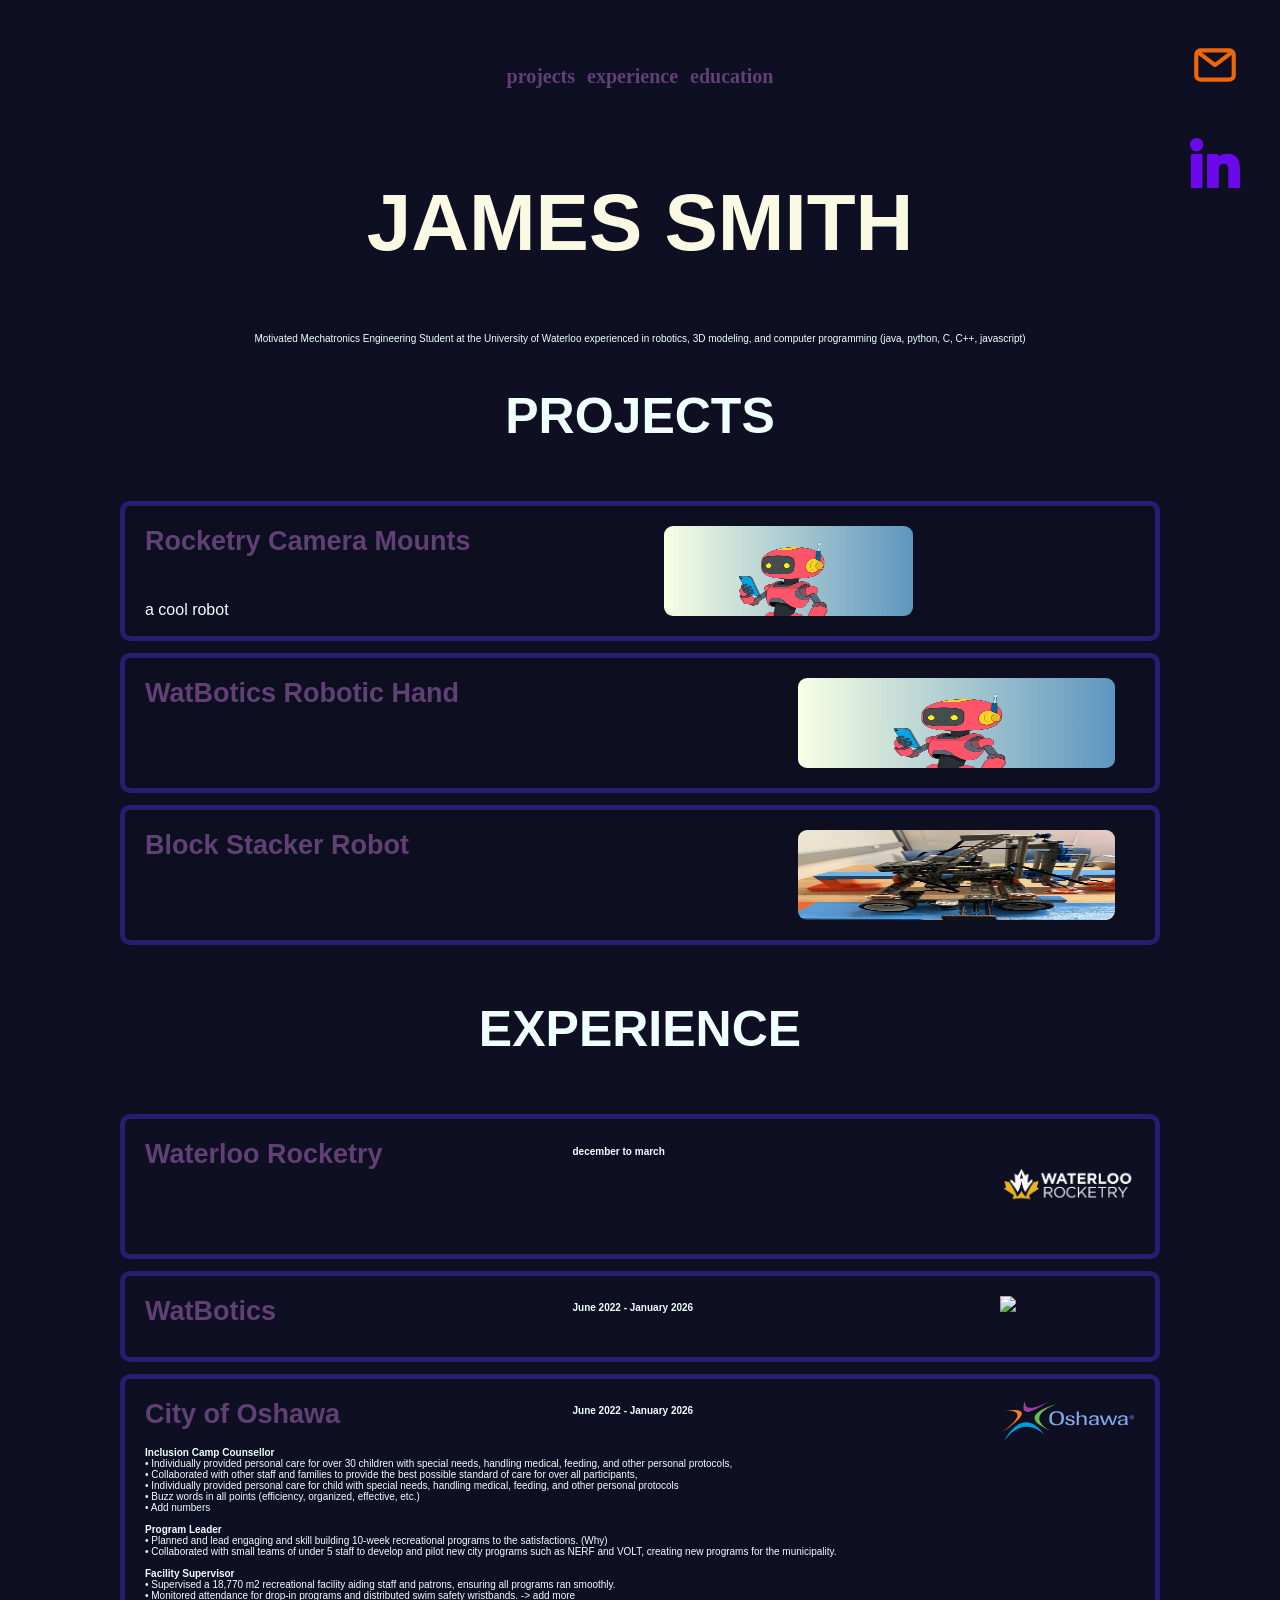
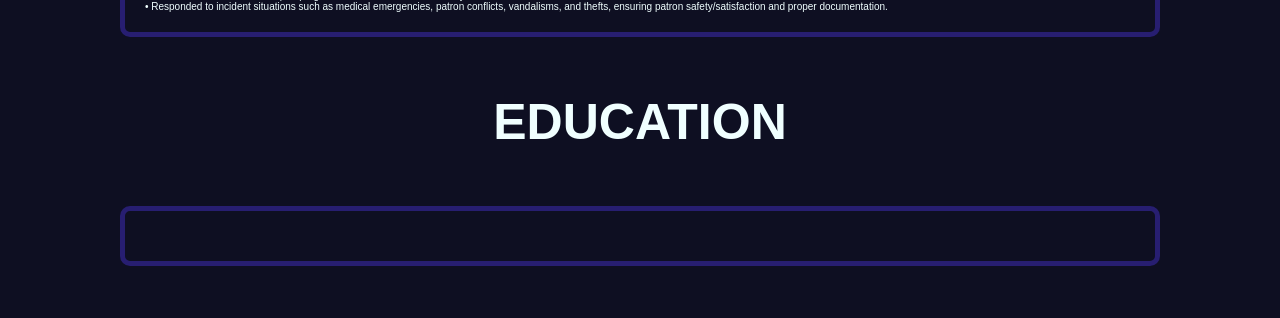
==== index.html @ 16f3251a "add-everything" ====
<!DOCTYPE html>
<html lang = "en">
<head>

    <meta charset="UTF-8">
    <title>JAMES SMITH</title>
    <link rel="stylesheet" href="styles.css">

    <script type="module"
    src="https://unpkg.com/@google/model-viewer/dist/model-viewer.min.js">
    </script>

    </head>

    <body>

        <script src="src.js"></script>

    </body>
---- styles.css ----
:root {
    
    --background-colour-night: #0e0f22;
    --background-colour-day: #e6ecef;
    --background-colour: var(--background-colour-night);

    --name-colour-night: #fafae4;
    --name-colour-day: #43315b;
    --name-colour: var(--name-colour-night);

    --text1-colour-night: rgb(240, 255, 255);
    --text1-colour-day: rgb(0, 217, 255); 
    --text1-colour: var(--text1-colour-night);

    --text2-colour-night: rgb(229, 255, 0);
    --text2-colour-day: rgb(0, 217, 255); 
    --text2-colour: var(--text1-colour-night);

    --accent-colour-inactive-night: rgb(39, 30, 113);
    --accent-colour-active-night: rgb(96, 64, 117);
    --accent-colour-inactive-day: rgb(61, 233, 56);
    --accent-colour-active-day: rgb(61, 233, 56);
    --accent-colour-active: var(--accent-colour-active-night);
    --accent-colour-inactive: var(--accent-colour-inactive-night);

    --secondary-colour-inactive-night: rgb(39, 192, 90);
    --secondary-colour-active-night: rgb(148, 255, 157);
    --secondary-colour-inactive-day: rgb(61, 233, 56);
    --secondary-colour-active-day: rgb(61, 233, 56);
    --secondary-colour-active: var(--secondary-colour-active-night);
    --secondary-colour-inactive: var(--secondary-colour-inactive-night);

    --fill-colour-inactive-night: rgba(0, 0, 0, 0.062);
    --fill-colour-active-night: rgb(0, 0, 75);
    --fill-colour-inactive-day: rgb(61, 233, 56);
    --fill-colour-active-day: rgb(61, 233, 56);
    --fill-colour-active: var(--fill-colour-active-night);
    --fill-colour-inactive: var(--fill-colour-inactive-night);

    --highlight-colour-night: rgb(0, 255, 0);
    --highlight-colour-day: rgb(255, 225, 0);
    --highlight-colour: var(--highlight-colour-night);







}


body {
    font-family: Arial, sans-serif;
    padding: 2rem;
    background-color: var(--background-colour);
  }

model-viewer {
    display: block;
    width: 100%;
    height: 100%;
}

.sectionHeading

{

    font-size: 50px;
    display: flex;
    justify-content: center;  
    align-items: center;     
    text-align: center; 
    color: var(--text1-colour);

}

.bio {

grid-area: topCaption;
font-size: 10px; 
text-align: center; 
color: var(--text1-colour);

}

.projectContainer {
    display: grid;
    grid-template-columns: 0.5fr 2fr  5fr 2fr 0.5fr;
    grid-gap: 10px;
    grid-template-areas:
    "topLeft topLeft searcher topRight topRight"
    "topLeft topLeft topMiddle topRight topRight"
    "left topCaption topCaption topCaption right"
    "left projectTitle projectTitle projectTitle right"
    "left main main main right"
    "left experienceTitle experienceTitle experienceTitle right"
    "left experience experience experience right"
    "left educationTitle educationTitle educationTitle right"
    "left education education education right";
  }

  .projectList {
    grid-area: main;
    display: flex;
    flex-wrap: wrap;      
    gap: 12px;             
    align-items: flex-start;
    justify-content: center;
    padding: 12px;
    box-sizing: border-box;
  }

.project {

    display: grid;
    grid-template-areas:
    "title coverImage"
    "skills coverImage"
    "description coverImage";
    grid-template-columns: 1fr 1fr;
    width: clamp(100px,100vw,1000px);
    height: 300px;
    justify-self: center;
    border-radius: 10px;
    border-width: 10px;
    align-items: flex-start;    
    border: 5px solid var(--accent-colour-inactive);
    transition-duration: 1s;
    transition-property: all;
    justify-content: left;
    position: relative;
    overflow: hidden;
    padding: 20px;
    gap: 5px;
    grid-template-rows: auto auto 1fr;

}

.projectActive

{

    background-color: var(--fill-colour-active);
    border: 10px solid var(--accent-colour-active);
    box-shadow: inset 0 0 16px rgb(0, 0, 0);
    box-shadow:  0 0 20px rgb(131, 0, 120);


    grid-template-areas:
    "title title coverImage"
    "description description coverImage"
    "caption caption caption"
    "picture picture picture";

    grid-template-rows: auto auto auto 30vh;
    grid-template-columns: 1.3fr 0.7fr 2fr;

    height: auto;
    max-height: 100vh;

}

.projectInactive

{

    background-color: var(--fill-colour-inactive);
    height: auto;
    max-height: 10vh;
    grid-template-areas:
    "title title coverImage"
    "description description coverImage";
    column-gap: 10px;
    grid-template-columns: 1fr 1fr 1fr;
    grid-template-rows: 6vh 4vh;
    

}

.projectTitle

{

    grid-area: title;
    font-family: Verdana, Geneva, Tahoma, sans-serif; 
    color: var(--accent-colour-active);
    font-size: 3vh;
    top: 10px;
    left: 10px;
    margin: 0;   

}

.projectDescription

{

    grid-area: description;
    color: var(--text1-colour);
    font-family: Verdana, Geneva, Tahoma, sans-serif;
 
}

.picture

{

    z-index: 0;
    border-radius: 1vh;
    border: none;            
    cursor: pointer;
    overflow: visible;
    transition-duration: 1s;
    background-color: var(--background-colour);
    position:absolute;
    width: 0%;
    height: 0%;
    left: 50%;
    right: 50%;
    object-fit: contain;
    pointer-events: none;
    
}

.model

{

    z-index: 0;
    border-radius: 1vh;
    background-position: center;
    border: none;            
    cursor: pointer;
    transition-duration: 1s;
    position:absolute;
    width: 0%;
    height: 0%;
    left: 50%;
    right: 50%;


    background-image: radial-gradient(circle, var(--fill-colour-active) 10%, #00000000 100%);

    
}

.video

{

    z-index: 0;
    border-radius: 1vh;
    background-position: center;
    border: none;            
    cursor: pointer;
    transition-duration: 1s;
    position:absolute;
    width: 0%;
    height: 0%;
    left: 50%;
    right: 50%;

    
}

.pictureClosed

{

    right: 50%;
    top: 18%;
    z-index: 0; 
    height: 0px;
    width: auto;
    opacity: 0;
    transform: translate(-50%, -50%);
    
}

.pictureBefore

{

    position: absolute;
    transform: translate(-50%,-50%);
    z-index: 0;
    height: 70%;
    width: auto;

    left: 70%;
    top: 50%;
    pointer-events: none;
    rotate: 0deg;


}

.pictureAfter

{

    position: absolute;
    transform: translate(-50%,-50%);
    z-index: 0; 
    height: 70%;
    width: auto;
    left: 30%;
    top: 50%;
    pointer-events: none;
    rotate: 0deg;

}

.pictureFront

{

    position: absolute;
    z-index: 1; 
    height: 95%;
    width: auto;
    pointer-events: auto; 
    opacity: 100%;

    top: 50%;
    left: 50%;
    transform: translate(-50%, -50%);
    rotate: 0deg;

    
}


.skillsContainer {
    justify-content: right;
    grid-area: skills;       
    display: flex;           
    flex-wrap: wrap;         
    gap: 8px;  
    left: 5vh;            
  }

.projectSkill

{

    grid-area: skills;
    height: 14px;
    font-size: 10px;
    color: var(--text1-colour);
    background-color: rgba(250, 235, 215, 0);

    display: inline-block;
    padding: 8px 12px;
    border-radius: 10px;
    border: 1px solid var(--secondary-colour-active);
    width: fit-content;
    border-radius: 5px;
    align-self: start;
    justify-self: start;
    transition-duration: 1s;

}

.pictureArea

{

    grid-area: picture;
    width: 60vh;
    height: 40vh;
    position: relative;
        display: flex;
        justify-content: center; /* horizontal centering */
        align-items: center;     /* vertical centering */
        position: relative;      /* for absolutely positioned children */
        width: 100%;
        height: 200px;           /* or any fixed height */
    
    


}

.coverImage

{

    grid-area: coverImage; 
    height: 90%;
    width: 100%;
    transition-duration: 1s;
    border-radius: 1vh;



}

.coverImageClosed

{

    height: 10vh; 

}

.hiddenSkill

{

    width: 0;
    height: 0;
    padding: 0px 0px;
    border: 0px solid black;
    font-size: 0px;
    opacity: 0%;

}

.pictureCaption

{

    color: var(--text1-colour);
    font-size: 20px; 
    grid-area: caption;
    width: max-content;
    justify-content: center;
    justify-self: center;

}


.dayNight {
    grid-area: topRight;
    width: 50px;            
    height: 50px;           
    background-image: url('images/nightButton.png');
    background-size: cover; 
    background-position: center;
    border: none;            
    cursor: pointer;
    overflow: visible;
    transition-duration: 1s;
    background-color: var(--background-colour);
}

.dayNight:hover {

    transform: scale(1.2);
    cursor: none;

}

.nameTitle {

    grid-area: topMiddle;
    font-family: Impact, Haettenschweiler, 'Arial Narrow Bold', sans-serif;
    font-size: 80px;
    text-align: center;
    color: var(--name-colour);
    transition-duration: 1s;


}

.nameTitle:hover

{


    transform: scale(1.1);
    cursor: pointer;
}

.searcherArea

{

    grid-area: searcher;
    display: flex;
    flex-wrap: wrap;      
    gap: 12px;             
    align-items: flex-start;
    justify-content: center;
    padding: 12px;
    box-sizing: border-box;

}

.searcher 

{

    text-align: right;
    font-family: Georgia, 'Times New Roman', Times, serif;
    font-size: 20px;
    color: var(--accent-colour-active);
    transition-duration: 1s;

}

.searcher:hover

{

    color: var(--highlight-colour);

}

.linkArea

{

    grid-area: topRight; 
    display: grid;
    grid-template-columns: 1fr 50px;
    grid-gap: 10px;
    grid-template-areas: 
    "link-1-text link-1-pic"
    "link-2-text link-2-pic"
    "link-3-text link-3-pic"
    "link-4-text link-4-pic";

}

.linkImage

{

    color: var(--accent-colour-inactive);
    background-size: cover;
    background-position: center;
    background-repeat: no-repeat;
    border: none;
    text-align: left;
    width: 50px;
    height: 50px; 
    transition-duration: 1s;


}

.linkImageOpen

{

    rotate: 360deg; 
    font-size: 10px;
    color: #ff1e00;
}

.linkText

{


    font-size: 10px;
    color: #0055ff;
    text-align: right;
    font-weight: normal;


    transform: translateY(10px);
    transition-duration: .5s;

}

.linkTextHidden

{

    color: transparent;
    user-select: none;

}

.linkText:hover

{

    color: var(--highlight-colour);
    font-weight: bold;

}

.experienceContainer

{

    grid-area: experience;
    display: flex;
    flex-wrap: wrap;      
    gap: 12px;             
    align-items: flex-start;
    justify-content: center;
    padding: 12px;
    box-sizing: border-box;

}

.experienceBox

{

    display: grid;
    grid-template-areas:
    "title date logo"
    "skills skills logo"
    "description description description";
    grid-template-columns: 1fr 1fr auto;
    width: 100vw;
    height: auto;
    justify-self: center;
    border-radius: 10px;
    border-width: 10px;
    align-items: flex-start;    
    border: 5px solid var(--accent-colour-inactive);
    transition-duration: 1s;
    justify-content: left;
    position: relative;
    overflow: hidden;
    padding: 20px;
    gap: 5px;
    grid-template-rows: auto auto 1fr;

}

.experienceLogo

{

    grid-area: logo;
    height: auto;
    width: 15vh; 

}

.experienceLogo:hover

{

    cursor: pointer; 

}

.experienceDate

{

    grid-area: date;
    font-size: 10px;
    text-justify: right;
    color: var(--text1-colour);

}

.arrow

{

    position: absolute; 
    height: 50px;
    width: 50px;
    background-image: url(images/arrow-right-bold.svg);
    background-image: url('images/arrow-right-bold.svg');
    background-size: contain;      /* make the image fit the element */
    background-repeat: no-repeat;  /* don’t tile the image */
    background-position: center;   /* center the image */
    border: none;                  /* remove button border */
    cursor: pointer;               /* pointer cursor on hover */
    background-color: transparent;
    transition-duration: .5s;


    
}

.left

{


    transition-duration: 0;
    rotate: 180deg;
    transition-duration: .5s;

}

.arrowHidden

{

    height: 0;
    width: 0;

}

.arrow:hover

{

    transform: scale(1.1,1,1);
    transition-duration: .5s;

}

.educationContainer

{

    grid-area: education;
    display: flex;
    flex-wrap: wrap;      
    gap: 12px;             
    align-items: flex-start;
    justify-content: center;
    padding: 12px;
    box-sizing: border-box;

}

.educationBox

{

    display: grid;
    grid-template-areas:
    "title logo"
    "certifications certifications"
    "classes classes";
    grid-template-columns: 1fr 1fr auto;
    width: 100vw;
    height: auto;
    justify-self: center;
    border-radius: 10px;
    border-width: 10px;
    align-items: flex-start;    
    border: 5px solid var(--accent-colour-inactive);
    transition-duration: 1s;
    justify-content: left;
    position: relative;
    overflow: hidden;
    padding: 20px;
    gap: 5px;
    grid-template-rows: auto auto 1fr;

}

.certificationContainer

{

    grid-area: certifications

}

.certificateBox

{

    width: 100%; 
    height: auto; 

}

.certificationLogo

{

    width: 20%;
    height: auto; 
    left: 15%;
    top: 50%;

}
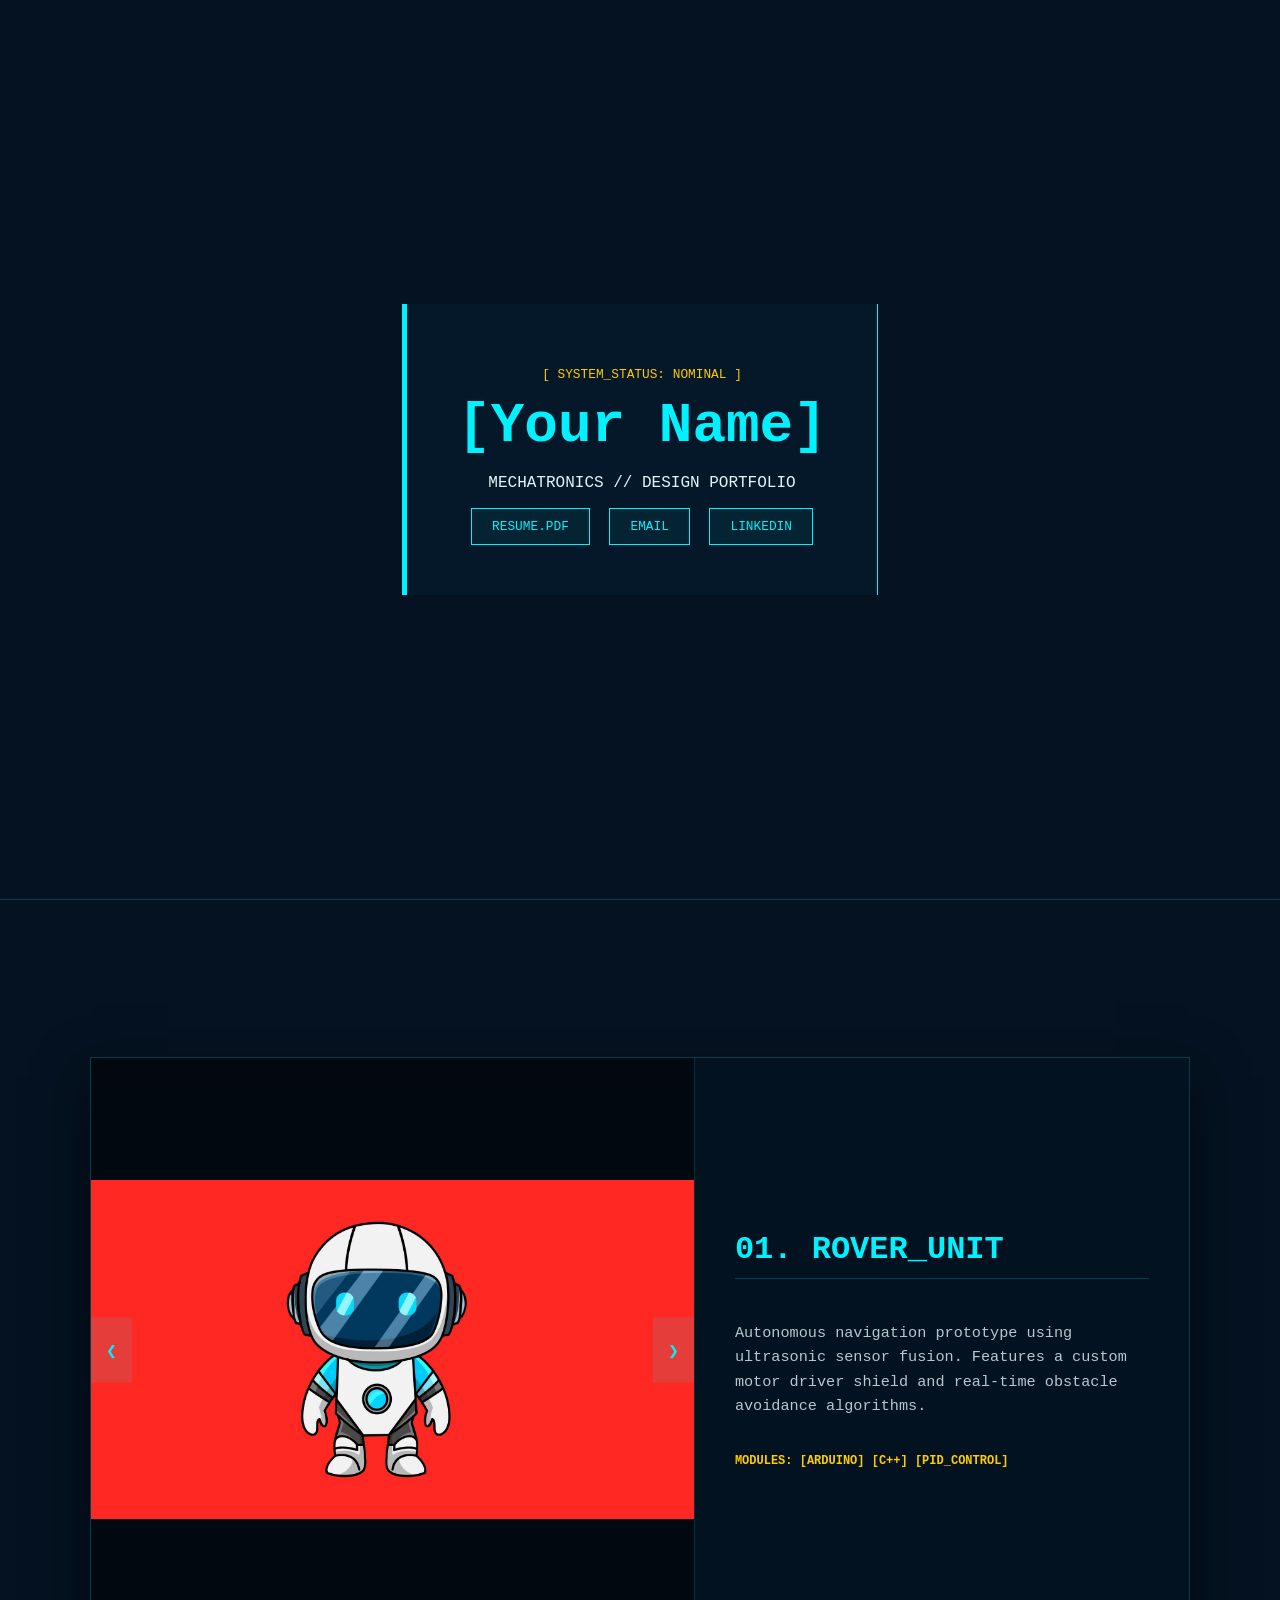
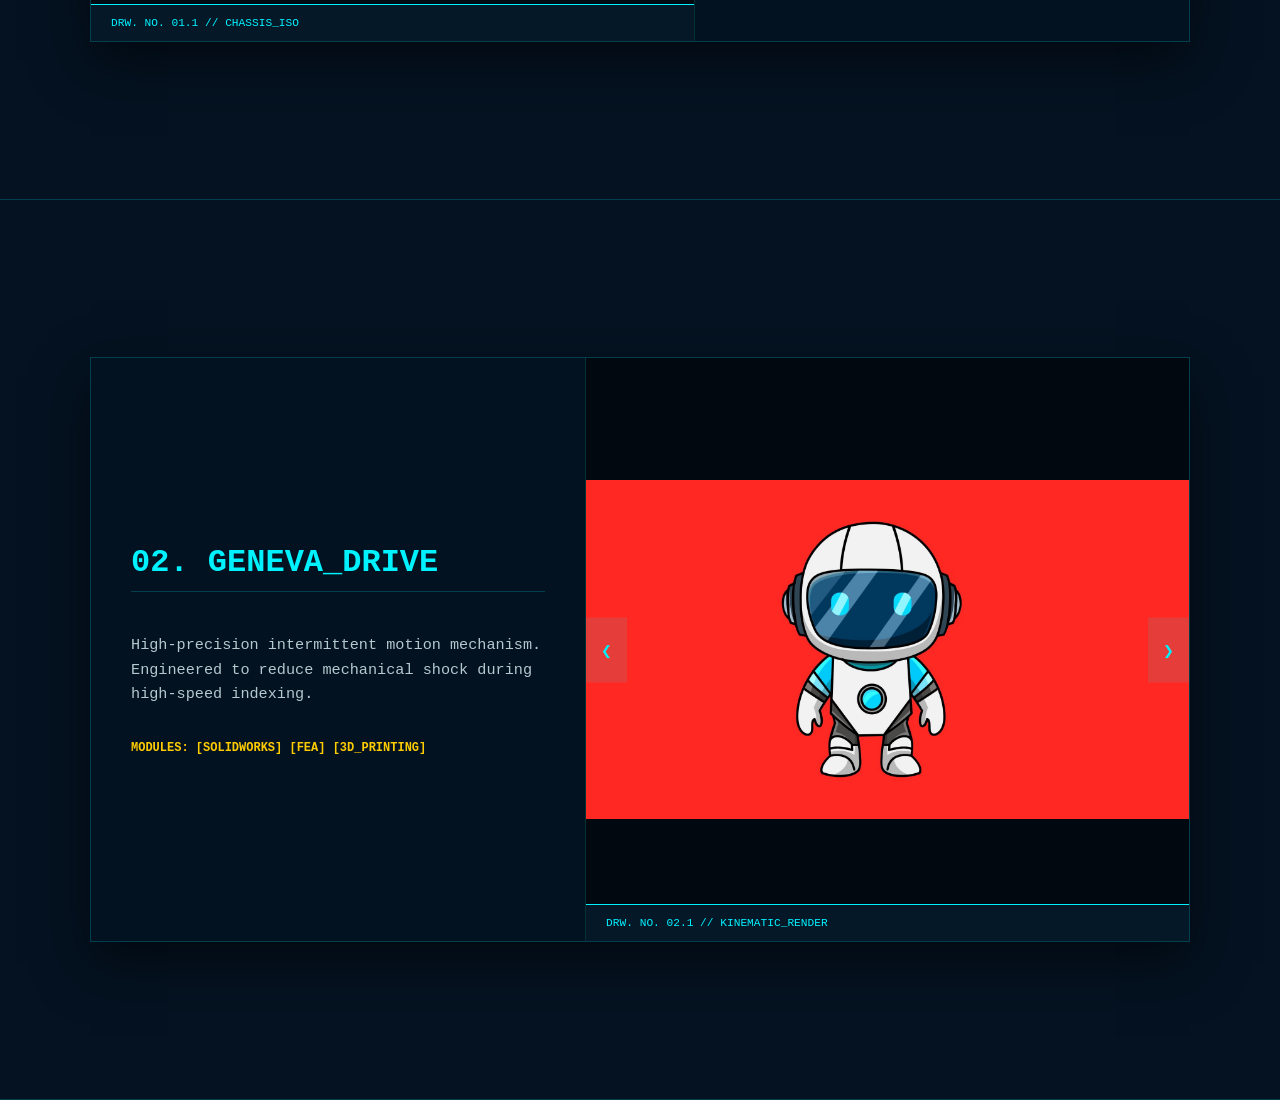
==== commit c4ee5d44: "new site!!!" ====
--- a/index.html
+++ b/index.html
@@ -1,19 +1,279 @@
 <!DOCTYPE html>
-<html lang = "en">
+<html lang="en">
 <head>
-
     <meta charset="UTF-8">
-    <title>JAMES SMITH</title>
-    <link rel="stylesheet" href="styles.css">
-
-    <script type="module"
-    src="https://unpkg.com/@google/model-viewer/dist/model-viewer.min.js">
+    <meta name="viewport" content="width=device-width, initial-scale=1.0">
+    <title>Mechatronics Portfolio | Advanced Blueprint</title>
+    
+    <style>
+        :root {
+            --bg-dark: #041221;
+            --grid-major: rgba(0, 242, 255, 0.2);
+            --grid-minor: rgba(0, 242, 255, 0.05);
+            --accent-cyan: #00f2ff;
+            --accent-gold: #ffcc00;
+            --text-main: #e0f7fa;
+            --font-mono: 'Courier New', monospace;
+            --transition-speed: 0.5s;
+        }
+
+        * { box-sizing: border-box; }
+
+        body, html {
+            margin: 0; padding: 0;
+            background-color: var(--bg-dark);
+            color: var(--text-main);
+            font-family: var(--font-mono);
+            scroll-snap-type: y mandatory;
+            overflow-x: hidden;
+        }
+
+        /* --- DYNAMIC BACKGROUND --- */
+        .background-engine {
+            position: fixed;
+            top: 0; left: 0; width: 100%; height: 100%;
+            z-index: -1;
+            background: radial-gradient(circle at center, #0a2a47 0%, var(--bg-dark) 80%);
+        }
+
+        .background-engine::before {
+            content: "";
+            position: absolute;
+            top: 0; left: 0; width: 100%; height: 100%;
+            background-image: 
+                linear-gradient(var(--grid-major) 1px, transparent 1px),
+                linear-gradient(90deg, var(--grid-major) 1px, transparent 1px),
+                linear-gradient(var(--grid-minor) 1px, transparent 1px),
+                linear-gradient(90deg, var(--grid-minor) 1px, transparent 1px);
+            background-size: 100px 100px, 100px 100px, 20px 20px, 20px 20px;
+        }
+
+        section {
+            height: 100vh;
+            width: 100vw;
+            display: flex;
+            align-items: center;
+            justify-content: center;
+            scroll-snap-align: start;
+            border-bottom: 1px solid var(--grid-major);
+        }
+
+        /* --- HERO --- */
+        .hero-box {
+            background: rgba(5, 26, 43, 0.9);
+            padding: 50px;
+            border-left: 5px solid var(--accent-cyan);
+            border-right: 1px solid var(--accent-cyan);
+            text-align: center;
+            max-width: 800px;
+            backdrop-filter: blur(5px);
+        }
+
+        .hero-box h1 { font-size: 3.5rem; margin: 0; color: var(--accent-cyan); }
+
+        .btn {
+            text-decoration: none;
+            color: var(--accent-cyan);
+            border: 1px solid var(--accent-cyan);
+            padding: 10px 20px;
+            font-size: 0.8rem;
+            background: rgba(0, 242, 255, 0.05);
+            transition: 0.3s;
+            margin: 0 5px;
+            display: inline-block;
+        }
+
+        .btn:hover { background: var(--accent-cyan); color: var(--bg-dark); box-shadow: 0 0 15px var(--accent-cyan); }
+
+        /* --- ANIMATED CAROUSEL --- */
+        .project-grid {
+            display: flex;
+            width: 90%;
+            max-width: 1100px;
+            height: 65vh;
+            background: rgba(4, 18, 33, 0.95);
+            border: 1px solid var(--grid-major);
+            box-shadow: 0 20px 50px rgba(0,0,0,0.5);
+            overflow: hidden;
+        }
+
+        .carousel-view {
+            flex: 0 0 55%;
+            height: 100%;
+            position: relative;
+            background: #000;
+            border-right: 1px solid var(--grid-major);
+            overflow: hidden; /* Hide the slides that are out of bounds */
+        }
+
+        .slide-container {
+            display: flex;
+            width: 100%;
+            height: 100%;
+            transition: transform var(--transition-speed) cubic-bezier(0.4, 0, 0.2, 1);
+        }
+
+        .slide {
+            flex: 0 0 100%;
+            height: 100%;
+            position: relative;
+        }
+
+        .slide img {
+            width: 100%;
+            height: 100%;
+            object-fit: contain;
+            background-color: #020810;
+        }
+
+        .caption {
+            position: absolute;
+            bottom: 0;
+            left: 0;
+            width: 100%;
+            background: rgba(5, 26, 43, 0.9);
+            color: var(--accent-cyan);
+            padding: 12px 20px;
+            font-size: 0.7rem;
+            border-top: 1px solid var(--accent-cyan);
+            text-transform: uppercase;
+        }
+
+        .nav-arrow {
+            position: absolute;
+            top: 50%;
+            transform: translateY(-50%);
+            background: rgba(0, 242, 255, 0.1);
+            color: var(--accent-cyan);
+            border: none;
+            padding: 25px 15px;
+            cursor: pointer;
+            z-index: 10;
+            transition: 0.3s;
+        }
+        .nav-arrow:hover { background: rgba(0, 242, 255, 0.3); }
+
+        .info-panel {
+            flex: 0 0 45%;
+            padding: 40px;
+            display: flex;
+            flex-direction: column;
+            justify-content: center;
+        }
+
+        .info-panel h2 { font-size: 2rem; color: var(--accent-cyan); margin-top: 0; border-bottom: 1px solid var(--grid-major); padding-bottom: 10px;}
+        .info-panel p { line-height: 1.6; font-size: 0.95rem; opacity: 0.8; }
+        .tech-stack { margin-top: 20px; font-size: 0.75rem; color: var(--accent-gold); font-weight: bold; }
+
+        section:nth-child(even) .project-grid { flex-direction: row-reverse; }
+        section:nth-child(even) .carousel-view { border-right: none; border-left: 1px solid var(--grid-major); }
+
+        @media (max-width: 850px) {
+            .project-grid { flex-direction: column !important; height: auto; }
+            .carousel-view, .info-panel { flex: 0 0 100%; }
+            .carousel-view { height: 350px; }
+        }
+    </style>
+</head>
+<body>
+
+    <div class="background-engine"></div>
+
+    <section>
+        <div class="hero-box">
+            <p style="color: var(--accent-gold); font-size: 0.8rem;">[ SYSTEM_STATUS: NOMINAL ]</p>
+            <h1>[Your Name]</h1>
+            <p>MECHATRONICS // DESIGN PORTFOLIO</p>
+            <div class="contact-bar">
+                <a href="images/resume.pdf" class="btn" target="_blank">RESUME.PDF</a>
+                <a href="mailto:email@example.com" class="btn">EMAIL</a>
+                <a href="https://linkedin.com" class="btn" target="_blank">LINKEDIN</a>
+            </div>
+        </div>
+    </section>
+
+    <section id="p1">
+        <div class="project-grid">
+            <div class="carousel-view">
+                <button class="nav-arrow" style="left:0" onclick="moveSlideAnim('p1', -1)">&#10094;</button>
+                <button class="nav-arrow" style="right:0" onclick="moveSlideAnim('p1', 1)">&#10095;</button>
+                
+                <div class="slide-container" id="container-p1">
+                    <div class="slide">
+                        <img src="images/robot1.jpg">
+                        <div class="caption">DRW. No. 01.1 // CHASSIS_ISO</div>
+                    </div>
+                    <div class="slide">
+                        <img src="images/robot2.jpg">
+                        <div class="caption">DRW. No. 01.2 // TOP_VIEW_SCHEMATIC</div>
+                    </div>
+                    <div class="slide">
+                        <img src="images/robot3.jpg">
+                        <div class="caption">DRW. No. 01.3 // WIRING_HARNESS</div>
+                    </div>
+                </div>
+            </div>
+            <div class="info-panel">
+                <h2>01. ROVER_UNIT</h2>
+                <p>Autonomous navigation prototype using ultrasonic sensor fusion. Features a custom motor driver shield and real-time obstacle avoidance algorithms.</p>
+                <div class="tech-stack">MODULES: [ARDUINO] [C++] [PID_CONTROL]</div>
+            </div>
+        </div>
+    </section>
+
+    <section id="p2">
+        <div class="project-grid">
+            <div class="carousel-view">
+                <button class="nav-arrow" style="left:0" onclick="moveSlideAnim('p2', -1)">&#10094;</button>
+                <button class="nav-arrow" style="right:0" onclick="moveSlideAnim('p2', 1)">&#10095;</button>
+                
+                <div class="slide-container" id="container-p2">
+                    <div class="slide">
+                        <img src="images/robot1.jpg">
+                        <div class="caption">DRW. No. 02.1 // KINEMATIC_RENDER</div>
+                    </div>
+                    <div class="slide">
+                        <img src="images/robot2.jpg">
+                        <div class="caption">DRW. No. 02.2 // TOLERANCE_GRAPH</div>
+                    </div>
+                    <div class="slide">
+                        <img src="images/robot3.jpg">
+                        <div class="caption">DRW. No. 02.3 // STRESS_ANALYSIS</div>
+                    </div>
+                </div>
+            </div>
+            <div class="info-panel">
+                <h2>02. GENEVA_DRIVE</h2>
+                <p>High-precision intermittent motion mechanism. Engineered to reduce mechanical shock during high-speed indexing.</p>
+                <div class="tech-stack">MODULES: [SOLIDWORKS] [FEA] [3D_PRINTING]</div>
+            </div>
+        </div>
+    </section>
+
+    <script>
+        // Track indices for each project
+        const projectStates = {
+            p1: 0,
+            p2: 0
+        };
+
+        function moveSlideAnim(projectId, dir) {
+            const container = document.getElementById(`container-${projectId}`);
+            const totalSlides = container.children.length;
+            
+            // Update the index
+            projectStates[projectId] += dir;
+            
+            // Loop logic
+            if (projectStates[projectId] >= totalSlides) projectStates[projectId] = 0;
+            if (projectStates[projectId] < 0) projectStates[projectId] = totalSlides - 1;
+            
+            // Calculate the percentage to shift
+            const offset = projectStates[projectId] * -100;
+            
+            // Apply the CSS Transform
+            container.style.transform = `translateX(${offset}%)`;
+        }
     </script>
-
-    </head>
-
-    <body>
-
-        <script src="src.js"></script>
-
-    </body>
+</body>
+</html>
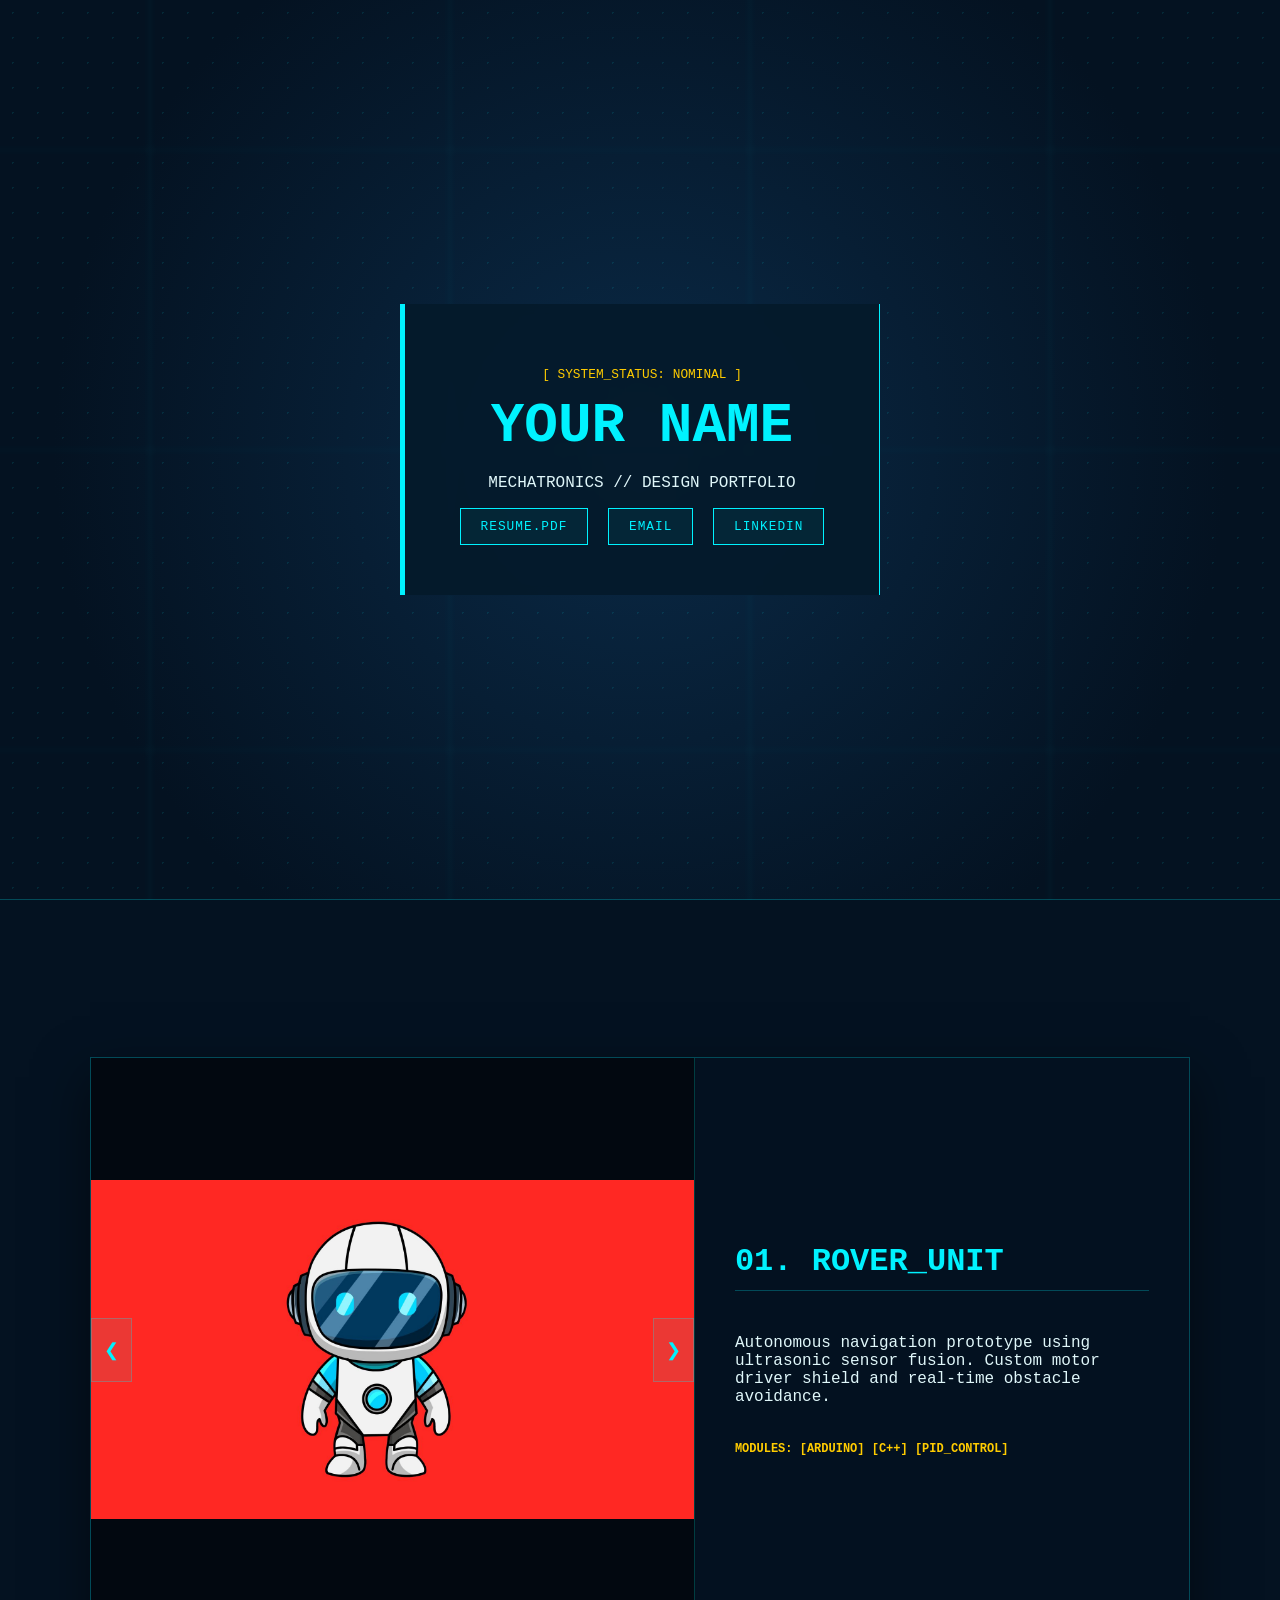
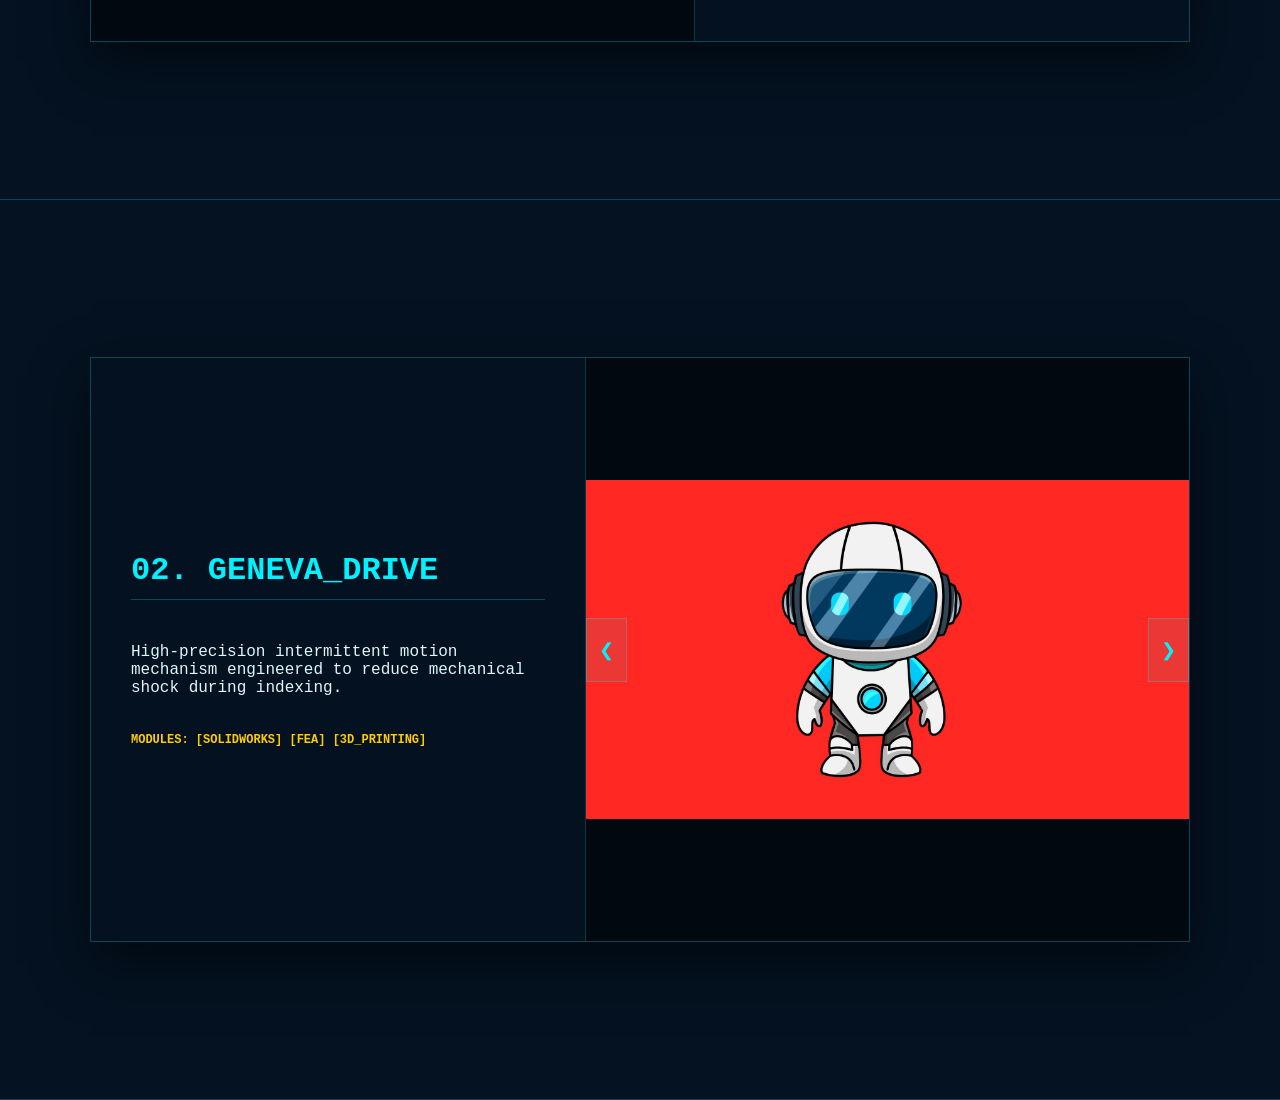
==== commit cb1e2a6b: "new one" ====
--- a/index.html
+++ b/index.html
@@ -1,279 +1,373 @@
 <!DOCTYPE html>
 <html lang="en">
 <head>
-    <meta charset="UTF-8">
-    <meta name="viewport" content="width=device-width, initial-scale=1.0">
-    <title>Mechatronics Portfolio | Advanced Blueprint</title>
-    
-    <style>
-        :root {
-            --bg-dark: #041221;
-            --grid-major: rgba(0, 242, 255, 0.2);
-            --grid-minor: rgba(0, 242, 255, 0.05);
-            --accent-cyan: #00f2ff;
-            --accent-gold: #ffcc00;
-            --text-main: #e0f7fa;
-            --font-mono: 'Courier New', monospace;
-            --transition-speed: 0.5s;
-        }
-
-        * { box-sizing: border-box; }
-
-        body, html {
-            margin: 0; padding: 0;
-            background-color: var(--bg-dark);
-            color: var(--text-main);
-            font-family: var(--font-mono);
-            scroll-snap-type: y mandatory;
-            overflow-x: hidden;
-        }
-
-        /* --- DYNAMIC BACKGROUND --- */
-        .background-engine {
-            position: fixed;
-            top: 0; left: 0; width: 100%; height: 100%;
-            z-index: -1;
-            background: radial-gradient(circle at center, #0a2a47 0%, var(--bg-dark) 80%);
-        }
-
-        .background-engine::before {
-            content: "";
-            position: absolute;
-            top: 0; left: 0; width: 100%; height: 100%;
-            background-image: 
-                linear-gradient(var(--grid-major) 1px, transparent 1px),
-                linear-gradient(90deg, var(--grid-major) 1px, transparent 1px),
-                linear-gradient(var(--grid-minor) 1px, transparent 1px),
-                linear-gradient(90deg, var(--grid-minor) 1px, transparent 1px);
-            background-size: 100px 100px, 100px 100px, 20px 20px, 20px 20px;
-        }
-
-        section {
-            height: 100vh;
-            width: 100vw;
-            display: flex;
-            align-items: center;
-            justify-content: center;
-            scroll-snap-align: start;
-            border-bottom: 1px solid var(--grid-major);
-        }
-
-        /* --- HERO --- */
-        .hero-box {
-            background: rgba(5, 26, 43, 0.9);
-            padding: 50px;
-            border-left: 5px solid var(--accent-cyan);
-            border-right: 1px solid var(--accent-cyan);
-            text-align: center;
-            max-width: 800px;
-            backdrop-filter: blur(5px);
-        }
-
-        .hero-box h1 { font-size: 3.5rem; margin: 0; color: var(--accent-cyan); }
-
-        .btn {
-            text-decoration: none;
-            color: var(--accent-cyan);
-            border: 1px solid var(--accent-cyan);
-            padding: 10px 20px;
-            font-size: 0.8rem;
-            background: rgba(0, 242, 255, 0.05);
-            transition: 0.3s;
-            margin: 0 5px;
-            display: inline-block;
-        }
-
-        .btn:hover { background: var(--accent-cyan); color: var(--bg-dark); box-shadow: 0 0 15px var(--accent-cyan); }
-
-        /* --- ANIMATED CAROUSEL --- */
-        .project-grid {
-            display: flex;
-            width: 90%;
-            max-width: 1100px;
-            height: 65vh;
-            background: rgba(4, 18, 33, 0.95);
-            border: 1px solid var(--grid-major);
-            box-shadow: 0 20px 50px rgba(0,0,0,0.5);
-            overflow: hidden;
-        }
-
-        .carousel-view {
-            flex: 0 0 55%;
-            height: 100%;
-            position: relative;
-            background: #000;
-            border-right: 1px solid var(--grid-major);
-            overflow: hidden; /* Hide the slides that are out of bounds */
-        }
-
-        .slide-container {
-            display: flex;
-            width: 100%;
-            height: 100%;
-            transition: transform var(--transition-speed) cubic-bezier(0.4, 0, 0.2, 1);
-        }
-
-        .slide {
-            flex: 0 0 100%;
-            height: 100%;
-            position: relative;
-        }
-
-        .slide img {
-            width: 100%;
-            height: 100%;
-            object-fit: contain;
-            background-color: #020810;
-        }
-
-        .caption {
-            position: absolute;
-            bottom: 0;
-            left: 0;
-            width: 100%;
-            background: rgba(5, 26, 43, 0.9);
-            color: var(--accent-cyan);
-            padding: 12px 20px;
-            font-size: 0.7rem;
-            border-top: 1px solid var(--accent-cyan);
-            text-transform: uppercase;
-        }
-
-        .nav-arrow {
-            position: absolute;
-            top: 50%;
-            transform: translateY(-50%);
-            background: rgba(0, 242, 255, 0.1);
-            color: var(--accent-cyan);
-            border: none;
-            padding: 25px 15px;
-            cursor: pointer;
-            z-index: 10;
-            transition: 0.3s;
-        }
-        .nav-arrow:hover { background: rgba(0, 242, 255, 0.3); }
-
-        .info-panel {
-            flex: 0 0 45%;
-            padding: 40px;
-            display: flex;
-            flex-direction: column;
-            justify-content: center;
-        }
-
-        .info-panel h2 { font-size: 2rem; color: var(--accent-cyan); margin-top: 0; border-bottom: 1px solid var(--grid-major); padding-bottom: 10px;}
-        .info-panel p { line-height: 1.6; font-size: 0.95rem; opacity: 0.8; }
-        .tech-stack { margin-top: 20px; font-size: 0.75rem; color: var(--accent-gold); font-weight: bold; }
-
-        section:nth-child(even) .project-grid { flex-direction: row-reverse; }
-        section:nth-child(even) .carousel-view { border-right: none; border-left: 1px solid var(--grid-major); }
-
-        @media (max-width: 850px) {
-            .project-grid { flex-direction: column !important; height: auto; }
-            .carousel-view, .info-panel { flex: 0 0 100%; }
-            .carousel-view { height: 350px; }
-        }
-    </style>
+<meta charset="UTF-8">
+<meta name="viewport" content="width=device-width, initial-scale=1.0">
+<title>JAMES SMITH</title>
+
+<style>
+:root {
+    --bg-dark: #041221;
+    --grid-major: rgba(0, 242, 255, 0.25);
+    --accent-cyan: #00f2ff;
+    --accent-gold: #ffcc00;
+    --text-main: #e0f7fa;
+    --font-mono: 'Courier New', monospace;
+    --transition-speed: 0.5s;
+}
+
+* { box-sizing: border-box; }
+
+html {
+    scroll-behavior: smooth;
+}
+
+body {
+    margin: 0;
+    background-color: var(--bg-dark);
+    color: var(--text-main);
+    font-family: var(--font-mono);
+    scroll-snap-type: y mandatory;
+    overflow-x: hidden;
+}
+
+/* ============================= */
+/* SCHEMATIC BACKGROUND */
+/* ============================= */
+
+.background-engine {
+    position: fixed;
+    top: 0;
+    left: 0;
+    width: 100%;
+    height: 100%;
+    z-index: -1;
+    background: radial-gradient(circle at center, #0a2a47 0%, var(--bg-dark) 75%);
+    overflow: hidden;
+}
+
+/* Dot grid */
+.background-engine::before {
+    content: "";
+    position: absolute;
+    width: 100%;
+    height: 100%;
+    background-image: radial-gradient(var(--grid-major) 1px, transparent 1px);
+    background-size: 25px 25px;
+    opacity: 0.4;
+}
+
+/* Moving trace lines */
+.background-engine::after {
+    content: "";
+    position: absolute;
+    width: 200%;
+    height: 200%;
+    background-image:
+        linear-gradient(90deg, transparent 48%, rgba(0,242,255,0.08) 50%, transparent 52%),
+        linear-gradient(0deg, transparent 48%, rgba(0,242,255,0.05) 50%, transparent 52%);
+    background-size: 300px 300px;
+    animation: traceMove 60s linear infinite;
+    opacity: 0.25;
+}
+
+@keyframes traceMove {
+    from { transform: translate(0,0); }
+    to { transform: translate(-300px,-300px); }
+}
+
+/* ============================= */
+/* SECTIONS */
+/* ============================= */
+
+section {
+    height: 100vh;
+    width: 100vw;
+    display: flex;
+    align-items: center;
+    justify-content: center;
+    scroll-snap-align: start;
+    border-bottom: 1px solid var(--grid-major);
+}
+
+/* ============================= */
+/* HERO */
+/* ============================= */
+
+.hero-box {
+    background: rgba(5, 26, 43, 0.9);
+    padding: 50px;
+    border-left: 5px solid var(--accent-cyan);
+    border-right: 1px solid var(--accent-cyan);
+    text-align: center;
+    max-width: 800px;
+    backdrop-filter: blur(5px);
+    transition: 0.4s ease;
+}
+
+.hero-box:hover {
+    box-shadow: 0 0 40px rgba(0,242,255,0.2);
+}
+
+.hero-box h1 {
+    font-size: 3.5rem;
+    margin: 0;
+    color: var(--accent-cyan);
+}
+
+/* Buttons */
+.btn {
+    text-decoration: none;
+    color: var(--accent-cyan);
+    border: 1px solid var(--accent-cyan);
+    padding: 10px 20px;
+    font-size: 0.8rem;
+    background: rgba(0, 242, 255, 0.05);
+    transition: all 0.3s ease;
+    margin: 0 5px;
+    display: inline-block;
+    letter-spacing: 1px;
+}
+
+.btn:hover {
+    background: var(--accent-cyan);
+    color: var(--bg-dark);
+    box-shadow: 0 0 20px var(--accent-cyan);
+    transform: translateY(-2px);
+}
+
+/* ============================= */
+/* PROJECT CARD */
+/* ============================= */
+
+.project-grid {
+    display: flex;
+    width: 90%;
+    max-width: 1100px;
+    height: 65vh;
+    background: rgba(4, 18, 33, 0.95);
+    border: 1px solid var(--grid-major);
+    box-shadow: 0 20px 50px rgba(0,0,0,0.5);
+    overflow: hidden;
+    transition: all 0.4s ease;
+    position: relative;
+}
+
+.project-grid:hover {
+    transform: translateY(-8px) scale(1.01);
+    box-shadow: 
+        0 30px 60px rgba(0,0,0,0.6),
+        0 0 25px rgba(0,242,255,0.25);
+    border-color: var(--accent-cyan);
+}
+
+.project-grid::after {
+    content: "";
+    position: absolute;
+    top: 0;
+    left: 0;
+    height: 3px;
+    width: 0%;
+    background: var(--accent-cyan);
+    transition: width 0.4s ease;
+}
+
+.project-grid:hover::after {
+    width: 100%;
+}
+
+.carousel-view {
+    flex: 0 0 55%;
+    height: 100%;
+    position: relative;
+    background: #000;
+    border-right: 1px solid var(--grid-major);
+    overflow: hidden;
+}
+
+.slide-container {
+    display: flex;
+    width: 100%;
+    height: 100%;
+    transition: transform var(--transition-speed) cubic-bezier(0.4, 0, 0.2, 1);
+}
+
+.slide {
+    flex: 0 0 100%;
+    height: 100%;
+}
+
+.slide img {
+    width: 100%;
+    height: 100%;
+    object-fit: contain;
+    background-color: #020810;
+}
+
+.caption {
+    position: absolute;
+    bottom: 0;
+    width: 100%;
+    background: rgba(5, 26, 43, 0.9);
+    color: var(--accent-cyan);
+    padding: 12px 20px;
+    font-size: 0.7rem;
+    border-top: 1px solid var(--accent-cyan);
+    text-transform: uppercase;
+}
+
+/* Arrows */
+.nav-arrow {
+    position: absolute;
+    top: 50%;
+    transform: translateY(-50%);
+    background: rgba(0, 242, 255, 0.08);
+    color: var(--accent-cyan);
+    border: 1px solid var(--grid-major);
+    padding: 20px 12px;
+    cursor: pointer;
+    z-index: 10;
+    transition: all 0.3s ease;
+    font-size: 18px;
+}
+
+.nav-arrow:hover {
+    background: var(--accent-cyan);
+    color: var(--bg-dark);
+    box-shadow: 0 0 15px var(--accent-cyan);
+}
+
+/* Info panel */
+.info-panel {
+    flex: 0 0 45%;
+    padding: 40px;
+    display: flex;
+    flex-direction: column;
+    justify-content: center;
+}
+
+.info-panel h2 {
+    font-size: 2rem;
+    color: var(--accent-cyan);
+    margin-top: 0;
+    border-bottom: 1px solid var(--grid-major);
+    padding-bottom: 10px;
+    transition: 0.4s ease;
+}
+
+.project-grid:hover .info-panel h2 {
+    color: var(--accent-gold);
+}
+
+.tech-stack {
+    margin-top: 20px;
+    font-size: 0.75rem;
+    color: var(--accent-gold);
+    font-weight: bold;
+    transition: 0.4s ease;
+}
+
+.project-grid:hover .tech-stack {
+    letter-spacing: 1px;
+}
+
+section:nth-child(even) .project-grid {
+    flex-direction: row-reverse;
+}
+
+section:nth-child(even) .carousel-view {
+    border-right: none;
+    border-left: 1px solid var(--grid-major);
+}
+
+/* Mobile */
+@media (max-width: 850px) {
+    .project-grid { flex-direction: column !important; height: auto; }
+    .carousel-view, .info-panel { flex: 0 0 100%; }
+    .carousel-view { height: 350px; }
+}
+
+</style>
 </head>
+
 <body>
 
-    <div class="background-engine"></div>
-
-    <section>
-        <div class="hero-box">
-            <p style="color: var(--accent-gold); font-size: 0.8rem;">[ SYSTEM_STATUS: NOMINAL ]</p>
-            <h1>[Your Name]</h1>
-            <p>MECHATRONICS // DESIGN PORTFOLIO</p>
-            <div class="contact-bar">
-                <a href="images/resume.pdf" class="btn" target="_blank">RESUME.PDF</a>
-                <a href="mailto:email@example.com" class="btn">EMAIL</a>
-                <a href="https://linkedin.com" class="btn" target="_blank">LINKEDIN</a>
-            </div>
+<div class="background-engine"></div>
+
+<!-- HERO -->
+<section>
+    <div class="hero-box">
+        <p style="color: var(--accent-gold); font-size: 0.8rem;">[ SYSTEM_STATUS: NOMINAL ]</p>
+        <h1>YOUR NAME</h1>
+        <p>MECHATRONICS // DESIGN PORTFOLIO</p>
+        <div>
+            <a href="images/resume.pdf" class="btn" target="_blank">RESUME.PDF</a>
+            <a href="mailto:email@example.com" class="btn">EMAIL</a>
+            <a href="https://linkedin.com" class="btn" target="_blank">LINKEDIN</a>
         </div>
-    </section>
-
-    <section id="p1">
-        <div class="project-grid">
-            <div class="carousel-view">
-                <button class="nav-arrow" style="left:0" onclick="moveSlideAnim('p1', -1)">&#10094;</button>
-                <button class="nav-arrow" style="right:0" onclick="moveSlideAnim('p1', 1)">&#10095;</button>
-                
-                <div class="slide-container" id="container-p1">
-                    <div class="slide">
-                        <img src="images/robot1.jpg">
-                        <div class="caption">DRW. No. 01.1 // CHASSIS_ISO</div>
-                    </div>
-                    <div class="slide">
-                        <img src="images/robot2.jpg">
-                        <div class="caption">DRW. No. 01.2 // TOP_VIEW_SCHEMATIC</div>
-                    </div>
-                    <div class="slide">
-                        <img src="images/robot3.jpg">
-                        <div class="caption">DRW. No. 01.3 // WIRING_HARNESS</div>
-                    </div>
-                </div>
-            </div>
-            <div class="info-panel">
-                <h2>01. ROVER_UNIT</h2>
-                <p>Autonomous navigation prototype using ultrasonic sensor fusion. Features a custom motor driver shield and real-time obstacle avoidance algorithms.</p>
-                <div class="tech-stack">MODULES: [ARDUINO] [C++] [PID_CONTROL]</div>
-            </div>
-        </div>
-    </section>
-
-    <section id="p2">
-        <div class="project-grid">
-            <div class="carousel-view">
-                <button class="nav-arrow" style="left:0" onclick="moveSlideAnim('p2', -1)">&#10094;</button>
-                <button class="nav-arrow" style="right:0" onclick="moveSlideAnim('p2', 1)">&#10095;</button>
-                
-                <div class="slide-container" id="container-p2">
-                    <div class="slide">
-                        <img src="images/robot1.jpg">
-                        <div class="caption">DRW. No. 02.1 // KINEMATIC_RENDER</div>
-                    </div>
-                    <div class="slide">
-                        <img src="images/robot2.jpg">
-                        <div class="caption">DRW. No. 02.2 // TOLERANCE_GRAPH</div>
-                    </div>
-                    <div class="slide">
-                        <img src="images/robot3.jpg">
-                        <div class="caption">DRW. No. 02.3 // STRESS_ANALYSIS</div>
-                    </div>
-                </div>
-            </div>
-            <div class="info-panel">
-                <h2>02. GENEVA_DRIVE</h2>
-                <p>High-precision intermittent motion mechanism. Engineered to reduce mechanical shock during high-speed indexing.</p>
-                <div class="tech-stack">MODULES: [SOLIDWORKS] [FEA] [3D_PRINTING]</div>
-            </div>
-        </div>
-    </section>
-
-    <script>
-        // Track indices for each project
-        const projectStates = {
-            p1: 0,
-            p2: 0
-        };
-
-        function moveSlideAnim(projectId, dir) {
-            const container = document.getElementById(`container-${projectId}`);
-            const totalSlides = container.children.length;
-            
-            // Update the index
-            projectStates[projectId] += dir;
-            
-            // Loop logic
-            if (projectStates[projectId] >= totalSlides) projectStates[projectId] = 0;
-            if (projectStates[projectId] < 0) projectStates[projectId] = totalSlides - 1;
-            
-            // Calculate the percentage to shift
-            const offset = projectStates[projectId] * -100;
-            
-            // Apply the CSS Transform
-            container.style.transform = `translateX(${offset}%)`;
-        }
-    </script>
+    </div>
+</section>
+
+<!-- PROJECT 1 -->
+<section id="p1">
+<div class="project-grid">
+<div class="carousel-view">
+<button class="nav-arrow" style="left:0" onclick="moveSlide('p1', -1)">&#10094;</button>
+<button class="nav-arrow" style="right:0" onclick="moveSlide('p1', 1)">&#10095;</button>
+
+<div class="slide-container" id="container-p1">
+<div class="slide"><img src="images/robot1.jpg"></div>
+<div class="slide"><img src="images/robot2.jpg"></div>
+<div class="slide"><img src="images/robot3.jpg"></div>
+</div>
+</div>
+
+<div class="info-panel">
+<h2>01. ROVER_UNIT</h2>
+<p>Autonomous navigation prototype using ultrasonic sensor fusion. Custom motor driver shield and real-time obstacle avoidance.</p>
+<div class="tech-stack">MODULES: [ARDUINO] [C++] [PID_CONTROL]</div>
+</div>
+</div>
+</section>
+
+<!-- PROJECT 2 -->
+<section id="p2">
+<div class="project-grid">
+<div class="carousel-view">
+<button class="nav-arrow" style="left:0" onclick="moveSlide('p2', -1)">&#10094;</button>
+<button class="nav-arrow" style="right:0" onclick="moveSlide('p2', 1)">&#10095;</button>
+
+<div class="slide-container" id="container-p2">
+<div class="slide"><img src="images/robot1.jpg"></div>
+<div class="slide"><img src="images/robot2.jpg"></div>
+<div class="slide"><img src="images/robot3.jpg"></div>
+</div>
+</div>
+
+<div class="info-panel">
+<h2>02. GENEVA_DRIVE</h2>
+<p>High-precision intermittent motion mechanism engineered to reduce mechanical shock during indexing.</p>
+<div class="tech-stack">MODULES: [SOLIDWORKS] [FEA] [3D_PRINTING]</div>
+</div>
+</div>
+</section>
+
+<script>
+const projectStates = { p1: 0, p2: 0 };
+
+function moveSlide(projectId, dir) {
+    const container = document.getElementById(`container-${projectId}`);
+    const totalSlides = container.children.length;
+
+    projectStates[projectId] += dir;
+
+    if (projectStates[projectId] >= totalSlides) projectStates[projectId] = 0;
+    if (projectStates[projectId] < 0) projectStates[projectId] = totalSlides - 1;
+
+    const offset = projectStates[projectId] * -100;
+    container.style.transform = `translateX(${offset}%)`;
+}
+</script>
+
 </body>
 </html>
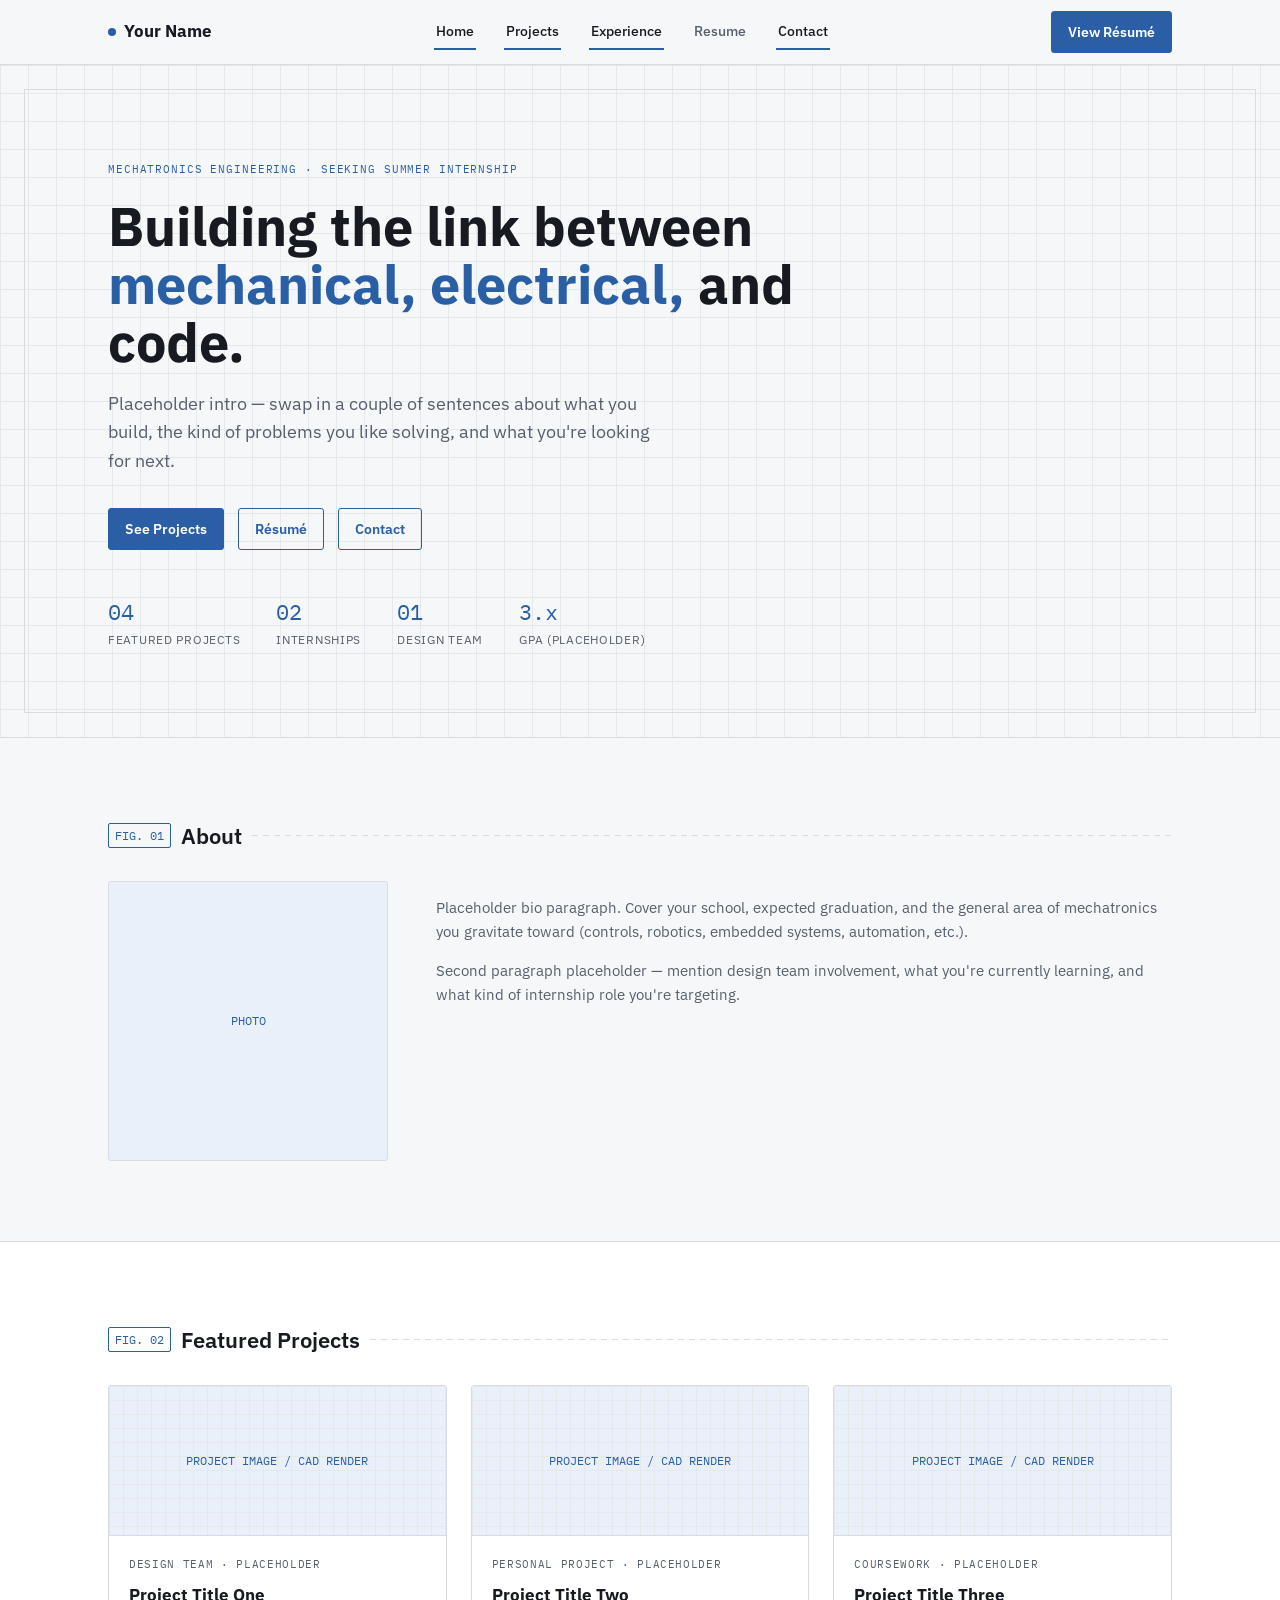
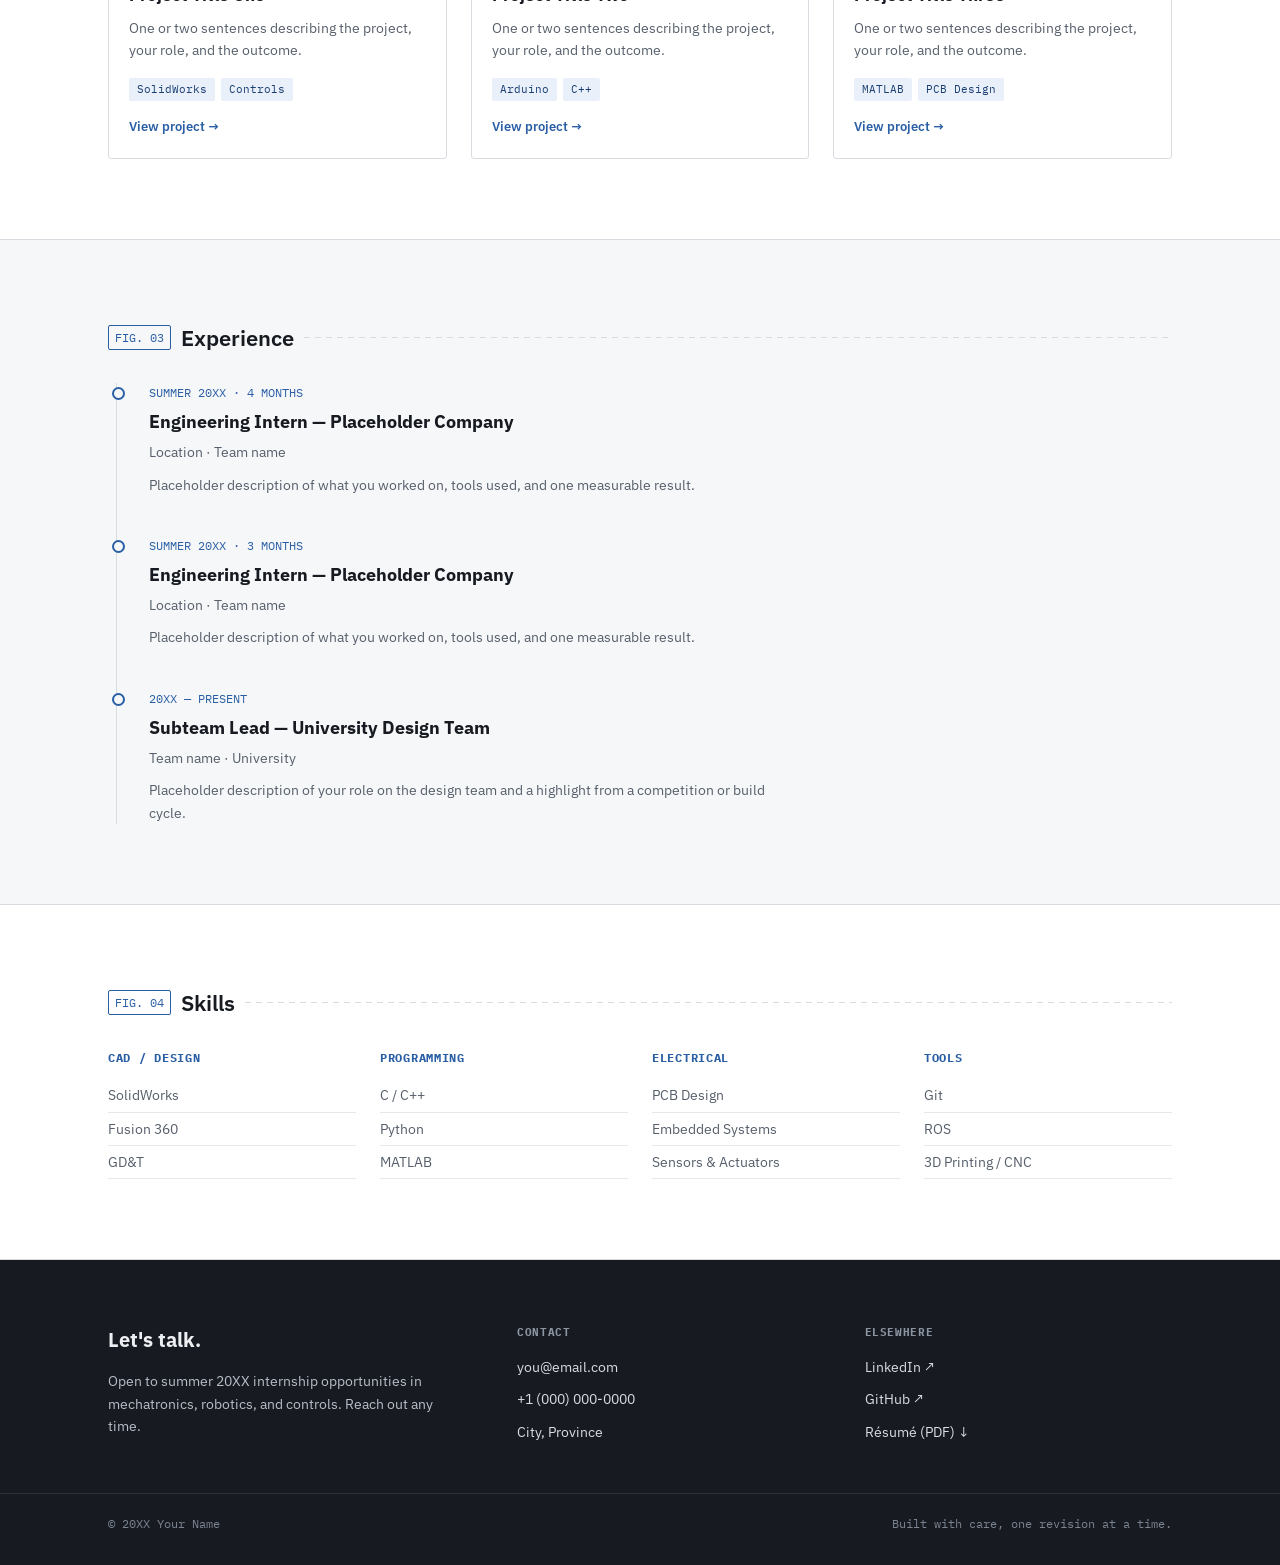
==== commit a56fef99: "Update Design" ====
--- a/index.html
+++ b/index.html
@@ -1,373 +1,569 @@
 <!DOCTYPE html>
 <html lang="en">
 <head>
-<meta charset="UTF-8">
-<meta name="viewport" content="width=device-width, initial-scale=1.0">
-<title>JAMES SMITH</title>
-
+<meta charset="UTF-8" />
+<meta name="viewport" content="width=device-width, initial-scale=1.0" />
+<title>Your Name — Mechatronics Engineer</title>
+<link rel="preconnect" href="https://fonts.googleapis.com">
+<link rel="preconnect" href="https://fonts.gstatic.com" crossorigin>
+<link href="https://fonts.googleapis.com/css2?family=IBM+Plex+Sans:wght@400;500;600;700&family=IBM+Plex+Mono:wght@400;500&display=swap" rel="stylesheet">
 <style>
-:root {
-    --bg-dark: #041221;
-    --grid-major: rgba(0, 242, 255, 0.25);
-    --accent-cyan: #00f2ff;
-    --accent-gold: #ffcc00;
-    --text-main: #e0f7fa;
-    --font-mono: 'Courier New', monospace;
-    --transition-speed: 0.5s;
-}
-
-* { box-sizing: border-box; }
-
-html {
-    scroll-behavior: smooth;
-}
-
-body {
-    margin: 0;
-    background-color: var(--bg-dark);
-    color: var(--text-main);
-    font-family: var(--font-mono);
-    scroll-snap-type: y mandatory;
-    overflow-x: hidden;
-}
-
-/* ============================= */
-/* SCHEMATIC BACKGROUND */
-/* ============================= */
-
-.background-engine {
-    position: fixed;
-    top: 0;
-    left: 0;
-    width: 100%;
-    height: 100%;
-    z-index: -1;
-    background: radial-gradient(circle at center, #0a2a47 0%, var(--bg-dark) 75%);
-    overflow: hidden;
-}
-
-/* Dot grid */
-.background-engine::before {
-    content: "";
-    position: absolute;
-    width: 100%;
-    height: 100%;
-    background-image: radial-gradient(var(--grid-major) 1px, transparent 1px);
-    background-size: 25px 25px;
-    opacity: 0.4;
-}
-
-/* Moving trace lines */
-.background-engine::after {
-    content: "";
-    position: absolute;
-    width: 200%;
-    height: 200%;
+  /* ============================================================
+     COLOR & TYPE TOKENS — edit these to restyle the whole site
+     ============================================================ */
+  :root{
+    --paper:      #F6F7F9;   /* page background */
+    --panel:      #FFFFFF;   /* card / panel background */
+    --ink:        #171B21;   /* primary text */
+    --ink-soft:   #565F6B;   /* secondary text */
+    --line:       #D8DCE1;   /* hairlines, borders, grid */
+    --line-soft:  #E6E9EC;   /* faint grid lines */
+    --accent:     #2A5FA5;   /* blueprint blue */
+    --accent-deep:#183E73;   /* blueprint blue, hover/dark */
+    --accent-tint:#E9F0F9;   /* pale blue for tags/badges */
+    --ok:         #2E7D5B;   /* used sparingly, e.g. "available" dot */
+
+    --font-display: 'IBM Plex Sans', sans-serif;
+    --font-body:    'IBM Plex Sans', sans-serif;
+    --font-mono:    'IBM Plex Mono', monospace;
+
+    --radius: 3px;
+    --max-w: 1120px;
+  }
+
+  *{ box-sizing:border-box; }
+  html{ scroll-behavior:smooth; }
+  body{
+    margin:0;
+    background:var(--paper);
+    color:var(--ink);
+    font-family:var(--font-body);
+    font-size:16px;
+    line-height:1.6;
+    -webkit-font-smoothing:antialiased;
+  }
+  img{ max-width:100%; display:block; }
+  a{ color:inherit; text-decoration:none; }
+  ::selection{ background:var(--accent-tint); }
+  :focus-visible{ outline:2px solid var(--accent); outline-offset:2px; }
+
+  .wrap{ max-width:var(--max-w); margin:0 auto; padding:0 28px; }
+
+  /* ---------- utility: annotation label (the signature device) ---------- */
+  .tag{
+    font-family:var(--font-mono);
+    font-size:11px;
+    letter-spacing:.08em;
+    text-transform:uppercase;
+    color:var(--accent);
+  }
+  .section-marker{
+    display:flex;
+    align-items:center;
+    gap:10px;
+    margin-bottom:28px;
+  }
+  .section-marker .num{
+    font-family:var(--font-mono);
+    font-size:12px;
+    color:var(--accent);
+    border:1px solid var(--accent);
+    border-radius:2px;
+    padding:2px 6px;
+    white-space:nowrap;
+  }
+  .section-marker .rule{
+    flex:1;
+    height:1px;
+    background:repeating-linear-gradient(to right, var(--line) 0, var(--line) 6px, transparent 6px, transparent 11px);
+  }
+  .section-marker h2{
+    margin:0;
+    font-family:var(--font-display);
+    font-weight:600;
+    font-size:22px;
+    white-space:nowrap;
+  }
+
+  /* ---------- nav ---------- */
+  header.site-nav{
+    position:sticky; top:0; z-index:50;
+    background:rgba(246,247,249,.92);
+    backdrop-filter:blur(6px);
+    border-bottom:1px solid var(--line);
+  }
+  .nav-inner{
+    max-width:var(--max-w); margin:0 auto; padding:0 28px;
+    display:flex; align-items:center; justify-content:space-between;
+    height:64px;
+  }
+  .brand{
+    font-family:var(--font-display); font-weight:700; font-size:17px;
+    display:flex; align-items:center; gap:8px;
+  }
+  .brand .dot{ width:8px; height:8px; border-radius:50%; background:var(--accent); display:inline-block; }
+  nav.links{ display:flex; align-items:center; gap:28px; }
+  nav.links a{
+    font-size:14px; color:var(--ink-soft); font-weight:500;
+    padding:6px 2px; border-bottom:2px solid transparent;
+    transition:color .15s, border-color .15s;
+  }
+  nav.links a:hover, nav.links a.active{ color:var(--ink); border-color:var(--accent); }
+  .btn{
+    display:inline-flex; align-items:center; gap:8px;
+    font-family:var(--font-body); font-weight:600; font-size:14px;
+    padding:9px 16px; border-radius:var(--radius);
+    border:1px solid var(--accent); color:var(--accent);
+    background:transparent; cursor:pointer;
+    transition:background .15s, color .15s;
+  }
+  .btn:hover{ background:var(--accent); color:#fff; }
+  .btn.solid{ background:var(--accent); color:#fff; }
+  .btn.solid:hover{ background:var(--accent-deep); border-color:var(--accent-deep); }
+
+  /* ---------- hero ---------- */
+  .hero{
+    position:relative;
+    padding:96px 0 88px;
     background-image:
-        linear-gradient(90deg, transparent 48%, rgba(0,242,255,0.08) 50%, transparent 52%),
-        linear-gradient(0deg, transparent 48%, rgba(0,242,255,0.05) 50%, transparent 52%);
-    background-size: 300px 300px;
-    animation: traceMove 60s linear infinite;
-    opacity: 0.25;
-}
-
-@keyframes traceMove {
-    from { transform: translate(0,0); }
-    to { transform: translate(-300px,-300px); }
-}
-
-/* ============================= */
-/* SECTIONS */
-/* ============================= */
-
-section {
-    height: 100vh;
-    width: 100vw;
-    display: flex;
-    align-items: center;
-    justify-content: center;
-    scroll-snap-align: start;
-    border-bottom: 1px solid var(--grid-major);
-}
-
-/* ============================= */
-/* HERO */
-/* ============================= */
-
-.hero-box {
-    background: rgba(5, 26, 43, 0.9);
-    padding: 50px;
-    border-left: 5px solid var(--accent-cyan);
-    border-right: 1px solid var(--accent-cyan);
-    text-align: center;
-    max-width: 800px;
-    backdrop-filter: blur(5px);
-    transition: 0.4s ease;
-}
-
-.hero-box:hover {
-    box-shadow: 0 0 40px rgba(0,242,255,0.2);
-}
-
-.hero-box h1 {
-    font-size: 3.5rem;
-    margin: 0;
-    color: var(--accent-cyan);
-}
-
-/* Buttons */
-.btn {
-    text-decoration: none;
-    color: var(--accent-cyan);
-    border: 1px solid var(--accent-cyan);
-    padding: 10px 20px;
-    font-size: 0.8rem;
-    background: rgba(0, 242, 255, 0.05);
-    transition: all 0.3s ease;
-    margin: 0 5px;
-    display: inline-block;
-    letter-spacing: 1px;
-}
-
-.btn:hover {
-    background: var(--accent-cyan);
-    color: var(--bg-dark);
-    box-shadow: 0 0 20px var(--accent-cyan);
-    transform: translateY(-2px);
-}
-
-/* ============================= */
-/* PROJECT CARD */
-/* ============================= */
-
-.project-grid {
-    display: flex;
-    width: 90%;
-    max-width: 1100px;
-    height: 65vh;
-    background: rgba(4, 18, 33, 0.95);
-    border: 1px solid var(--grid-major);
-    box-shadow: 0 20px 50px rgba(0,0,0,0.5);
-    overflow: hidden;
-    transition: all 0.4s ease;
-    position: relative;
-}
-
-.project-grid:hover {
-    transform: translateY(-8px) scale(1.01);
-    box-shadow: 
-        0 30px 60px rgba(0,0,0,0.6),
-        0 0 25px rgba(0,242,255,0.25);
-    border-color: var(--accent-cyan);
-}
-
-.project-grid::after {
-    content: "";
-    position: absolute;
-    top: 0;
-    left: 0;
-    height: 3px;
-    width: 0%;
-    background: var(--accent-cyan);
-    transition: width 0.4s ease;
-}
-
-.project-grid:hover::after {
-    width: 100%;
-}
-
-.carousel-view {
-    flex: 0 0 55%;
-    height: 100%;
-    position: relative;
-    background: #000;
-    border-right: 1px solid var(--grid-major);
-    overflow: hidden;
-}
-
-.slide-container {
-    display: flex;
-    width: 100%;
-    height: 100%;
-    transition: transform var(--transition-speed) cubic-bezier(0.4, 0, 0.2, 1);
-}
-
-.slide {
-    flex: 0 0 100%;
-    height: 100%;
-}
-
-.slide img {
-    width: 100%;
-    height: 100%;
-    object-fit: contain;
-    background-color: #020810;
-}
-
-.caption {
-    position: absolute;
-    bottom: 0;
-    width: 100%;
-    background: rgba(5, 26, 43, 0.9);
-    color: var(--accent-cyan);
-    padding: 12px 20px;
-    font-size: 0.7rem;
-    border-top: 1px solid var(--accent-cyan);
-    text-transform: uppercase;
-}
-
-/* Arrows */
-.nav-arrow {
-    position: absolute;
-    top: 50%;
-    transform: translateY(-50%);
-    background: rgba(0, 242, 255, 0.08);
-    color: var(--accent-cyan);
-    border: 1px solid var(--grid-major);
-    padding: 20px 12px;
-    cursor: pointer;
-    z-index: 10;
-    transition: all 0.3s ease;
-    font-size: 18px;
-}
-
-.nav-arrow:hover {
-    background: var(--accent-cyan);
-    color: var(--bg-dark);
-    box-shadow: 0 0 15px var(--accent-cyan);
-}
-
-/* Info panel */
-.info-panel {
-    flex: 0 0 45%;
-    padding: 40px;
-    display: flex;
-    flex-direction: column;
-    justify-content: center;
-}
-
-.info-panel h2 {
-    font-size: 2rem;
-    color: var(--accent-cyan);
-    margin-top: 0;
-    border-bottom: 1px solid var(--grid-major);
-    padding-bottom: 10px;
-    transition: 0.4s ease;
-}
-
-.project-grid:hover .info-panel h2 {
-    color: var(--accent-gold);
-}
-
-.tech-stack {
-    margin-top: 20px;
-    font-size: 0.75rem;
-    color: var(--accent-gold);
-    font-weight: bold;
-    transition: 0.4s ease;
-}
-
-.project-grid:hover .tech-stack {
-    letter-spacing: 1px;
-}
-
-section:nth-child(even) .project-grid {
-    flex-direction: row-reverse;
-}
-
-section:nth-child(even) .carousel-view {
-    border-right: none;
-    border-left: 1px solid var(--grid-major);
-}
-
-/* Mobile */
-@media (max-width: 850px) {
-    .project-grid { flex-direction: column !important; height: auto; }
-    .carousel-view, .info-panel { flex: 0 0 100%; }
-    .carousel-view { height: 350px; }
-}
-
+      linear-gradient(var(--line-soft) 1px, transparent 1px),
+      linear-gradient(90deg, var(--line-soft) 1px, transparent 1px);
+    background-size: 28px 28px;
+    border-bottom:1px solid var(--line);
+    overflow:hidden;
+  }
+  .hero::before{ /* corner crop marks, drafting-sheet feel */
+    content:"";
+    position:absolute; inset:24px;
+    border:1px solid var(--line);
+    pointer-events:none;
+  }
+  .hero-inner{ position:relative; max-width:var(--max-w); margin:0 auto; padding:0 28px; }
+  .hero .tag{ display:block; margin-bottom:18px; }
+  .hero h1{
+    font-family:var(--font-display); font-weight:700;
+    font-size:clamp(34px,5vw,54px); line-height:1.08; margin:0 0 18px;
+    max-width:760px;
+  }
+  .hero h1 span{ color:var(--accent); }
+  .hero p.lede{
+    font-size:18px; color:var(--ink-soft); max-width:560px; margin:0 0 32px;
+  }
+  .hero .cta-row{ display:flex; gap:14px; flex-wrap:wrap; margin-bottom:44px; }
+  .hero .stats{ display:flex; gap:36px; flex-wrap:wrap; }
+  .hero .stat .n{ font-family:var(--font-mono); font-size:22px; color:var(--accent); }
+  .hero .stat .l{ font-size:12px; color:var(--ink-soft); text-transform:uppercase; letter-spacing:.06em; }
+
+  /* ---------- generic section ---------- */
+  section{ padding:80px 0; }
+  section.alt{ background:var(--panel); border-top:1px solid var(--line); border-bottom:1px solid var(--line); }
+
+  /* ---------- project grid ---------- */
+  .grid-3{ display:grid; grid-template-columns:repeat(3,1fr); gap:24px; }
+  .card{
+    background:var(--panel); border:1px solid var(--line); border-radius:var(--radius);
+    overflow:hidden; display:flex; flex-direction:column;
+    transition:border-color .15s, transform .15s;
+  }
+  .card:hover{ border-color:var(--accent); transform:translateY(-2px); }
+  .card .thumb{
+    height:150px; background:
+      linear-gradient(var(--line-soft) 1px, transparent 1px),
+      linear-gradient(90deg, var(--line-soft) 1px, transparent 1px);
+    background-size:14px 14px; background-color:var(--accent-tint);
+    display:flex; align-items:center; justify-content:center;
+    font-family:var(--font-mono); font-size:12px; color:var(--accent);
+    border-bottom:1px solid var(--line);
+  }
+  .card .body{ padding:20px; flex:1; display:flex; flex-direction:column; }
+  .card .kicker{ font-family:var(--font-mono); font-size:11px; color:var(--ink-soft); text-transform:uppercase; letter-spacing:.06em; margin-bottom:8px; }
+  .card h3{ margin:0 0 8px; font-family:var(--font-display); font-size:17px; }
+  .card p{ margin:0 0 16px; font-size:14px; color:var(--ink-soft); flex:1; }
+  .chip-row{ display:flex; gap:6px; flex-wrap:wrap; margin-bottom:16px; }
+  .chip{
+    font-family:var(--font-mono); font-size:11px; padding:3px 8px;
+    background:var(--accent-tint); color:var(--accent-deep); border-radius:2px;
+  }
+  .card .link{ font-size:13px; font-weight:600; color:var(--accent); display:inline-flex; align-items:center; gap:6px; }
+
+  /* ---------- timeline (experience) ---------- */
+  .timeline{ border-left:1px solid var(--line); margin-left:8px; }
+  .t-item{ position:relative; padding:0 0 40px 32px; }
+  .t-item:last-child{ padding-bottom:0; }
+  .t-item::before{
+    content:""; position:absolute; left:-5px; top:4px;
+    width:9px; height:9px; border-radius:50%;
+    background:var(--paper); border:2px solid var(--accent);
+  }
+  .t-item .meta{ font-family:var(--font-mono); font-size:12px; color:var(--accent); margin-bottom:6px; }
+  .t-item h3{ margin:0 0 4px; font-family:var(--font-display); font-size:18px; }
+  .t-item .org{ font-size:14px; color:var(--ink-soft); margin-bottom:10px; }
+  .t-item p{ margin:0; font-size:14px; color:var(--ink-soft); max-width:640px; }
+
+  /* ---------- skills ---------- */
+  .skill-cols{ display:grid; grid-template-columns:repeat(4,1fr); gap:24px; }
+  .skill-col h4{ font-family:var(--font-mono); font-size:12px; text-transform:uppercase; letter-spacing:.06em; color:var(--accent); margin:0 0 12px; }
+  .skill-col ul{ list-style:none; margin:0; padding:0; font-size:14px; color:var(--ink-soft); }
+  .skill-col li{ padding:5px 0; border-bottom:1px solid var(--line-soft); }
+
+  /* ---------- about ---------- */
+  .about-layout{ display:grid; grid-template-columns:280px 1fr; gap:48px; align-items:start; }
+  .about-photo{
+    aspect-ratio:1; background:var(--accent-tint); border:1px solid var(--line); border-radius:var(--radius);
+    display:flex; align-items:center; justify-content:center; font-family:var(--font-mono); font-size:12px; color:var(--accent);
+  }
+  .about-text p{ color:var(--ink-soft); font-size:15px; }
+
+  /* ---------- contact / footer ---------- */
+  footer{
+    background:var(--ink); color:#EDEFF2; padding:64px 0 32px;
+  }
+  footer .wrap{ display:grid; grid-template-columns:1.2fr 1fr 1fr; gap:40px; }
+  footer h3{ font-family:var(--font-display); font-size:20px; margin:0 0 12px; }
+  footer p{ color:#B7BEC8; font-size:14px; max-width:340px; }
+  footer .col h4{ font-family:var(--font-mono); font-size:11px; text-transform:uppercase; letter-spacing:.06em; color:#8B94A0; margin:0 0 14px; }
+  footer .col a, footer .col div{ display:block; font-size:14px; color:#D9DDE3; margin-bottom:10px; }
+  footer .col a:hover{ color:#fff; }
+  footer .bottom{ border-top:1px solid #2B313B; margin-top:40px; padding-top:20px; }
+  footer .bottom .wrap{ grid-template-columns:1fr; display:flex; justify-content:space-between; font-size:12px; color:#7C8492; font-family:var(--font-mono); }
+
+  /* ---------- page header (used on project / resume views) ---------- */
+  .page-header{
+    padding:56px 0 40px; border-bottom:1px solid var(--line);
+    background-image:linear-gradient(var(--line-soft) 1px, transparent 1px), linear-gradient(90deg, var(--line-soft) 1px, transparent 1px);
+    background-size:28px 28px;
+  }
+  .breadcrumb{ font-family:var(--font-mono); font-size:12px; color:var(--ink-soft); margin-bottom:16px; }
+  .breadcrumb a{ color:var(--accent); }
+  .page-header h1{ font-family:var(--font-display); font-size:clamp(28px,4vw,40px); margin:0 0 10px; }
+  .page-header .sub{ color:var(--ink-soft); font-size:15px; }
+
+  .detail-grid{ display:grid; grid-template-columns:2fr 1fr; gap:48px; }
+  .detail-grid h2{ font-family:var(--font-display); font-size:19px; margin:36px 0 12px; }
+  .detail-grid h2:first-child{ margin-top:0; }
+  .detail-grid p{ color:var(--ink-soft); font-size:15px; }
+  .spec-box{ background:var(--panel); border:1px solid var(--line); border-radius:var(--radius); padding:22px; }
+  .spec-box .row{ display:flex; justify-content:space-between; font-size:13px; padding:9px 0; border-bottom:1px solid var(--line-soft); }
+  .spec-box .row span:first-child{ color:var(--ink-soft); font-family:var(--font-mono); font-size:12px; }
+  .spec-box .row span:last-child{ font-weight:600; text-align:right; }
+  .media-block{
+    height:280px; margin-bottom:8px;
+    background:linear-gradient(var(--line-soft) 1px, transparent 1px), linear-gradient(90deg, var(--line-soft) 1px, transparent 1px);
+    background-size:16px 16px; background-color:var(--accent-tint);
+    border:1px solid var(--line); border-radius:var(--radius);
+    display:flex; align-items:center; justify-content:center;
+    font-family:var(--font-mono); font-size:12px; color:var(--accent);
+  }
+
+  /* ---------- resume view ---------- */
+  .resume-embed{
+    border:1px solid var(--line); border-radius:var(--radius); background:var(--panel);
+    height:70vh; display:flex; align-items:center; justify-content:center;
+    flex-direction:column; gap:14px; color:var(--ink-soft); font-size:14px;
+    text-align:center; padding:24px;
+  }
+  .resume-embed .tag{ margin-bottom:4px; }
+
+  /* ---------- views ---------- */
+  .view{ display:none; }
+  .view.active{ display:block; }
+
+  /* ---------- responsive ---------- */
+  @media (max-width:900px){
+    nav.links{ display:none; }
+    .grid-3{ grid-template-columns:1fr; }
+    .skill-cols{ grid-template-columns:repeat(2,1fr); }
+    .about-layout{ grid-template-columns:1fr; }
+    .detail-grid{ grid-template-columns:1fr; }
+    footer .wrap{ grid-template-columns:1fr; }
+  }
+  @media (prefers-reduced-motion: reduce){
+    html{ scroll-behavior:auto; }
+    .card{ transition:none; }
+  }
 </style>
 </head>
-
 <body>
 
-<div class="background-engine"></div>
-
-<!-- HERO -->
-<section>
-    <div class="hero-box">
-        <p style="color: var(--accent-gold); font-size: 0.8rem;">[ SYSTEM_STATUS: NOMINAL ]</p>
-        <h1>YOUR NAME</h1>
-        <p>MECHATRONICS // DESIGN PORTFOLIO</p>
-        <div>
-            <a href="images/resume.pdf" class="btn" target="_blank">RESUME.PDF</a>
-            <a href="mailto:email@example.com" class="btn">EMAIL</a>
-            <a href="https://linkedin.com" class="btn" target="_blank">LINKEDIN</a>
-        </div>
-    </div>
-</section>
-
-<!-- PROJECT 1 -->
-<section id="p1">
-<div class="project-grid">
-<div class="carousel-view">
-<button class="nav-arrow" style="left:0" onclick="moveSlide('p1', -1)">&#10094;</button>
-<button class="nav-arrow" style="right:0" onclick="moveSlide('p1', 1)">&#10095;</button>
-
-<div class="slide-container" id="container-p1">
-<div class="slide"><img src="images/robot1.jpg"></div>
-<div class="slide"><img src="images/robot2.jpg"></div>
-<div class="slide"><img src="images/robot3.jpg"></div>
+<header class="site-nav">
+  <div class="nav-inner">
+    <a href="#home" class="brand"><span class="dot"></span>Your Name</a>
+    <nav class="links" id="navLinks">
+      <a href="#home" data-route="home">Home</a>
+      <a href="#home#projects" data-route="home">Projects</a>
+      <a href="#home#experience" data-route="home">Experience</a>
+      <a href="#resume" data-route="resume">Resume</a>
+      <a href="#home#contact" data-route="home">Contact</a>
+    </nav>
+    <a href="#resume" class="btn solid">View Résumé</a>
+  </div>
+</header>
+
+<!-- ============================================================ -->
+<!-- HOME VIEW                                                     -->
+<!-- ============================================================ -->
+<main class="view active" id="view-home">
+
+  <section class="hero">
+    <div class="hero-inner">
+      <span class="tag">MECHATRONICS ENGINEERING · SEEKING SUMMER INTERNSHIP</span>
+      <h1>Building the link between <span>mechanical, electrical,</span> and code.</h1>
+      <p class="lede">
+        Placeholder intro — swap in a couple of sentences about what you build, the
+        kind of problems you like solving, and what you're looking for next.
+      </p>
+      <div class="cta-row">
+        <a href="#home#projects" class="btn solid">See Projects</a>
+        <a href="#resume" class="btn">Résumé</a>
+        <a href="#home#contact" class="btn">Contact</a>
+      </div>
+      <div class="stats">
+        <div class="stat"><div class="n">04</div><div class="l">Featured Projects</div></div>
+        <div class="stat"><div class="n">02</div><div class="l">Internships</div></div>
+        <div class="stat"><div class="n">01</div><div class="l">Design Team</div></div>
+        <div class="stat"><div class="n">3.x</div><div class="l">GPA (placeholder)</div></div>
+      </div>
+    </div>
+  </section>
+
+  <section id="about">
+    <div class="wrap">
+      <div class="section-marker"><span class="num">FIG. 01</span><h2>About</h2><span class="rule"></span></div>
+      <div class="about-layout">
+        <div class="about-photo">PHOTO</div>
+        <div class="about-text">
+          <p>
+            Placeholder bio paragraph. Cover your school, expected graduation, and the
+            general area of mechatronics you gravitate toward (controls, robotics,
+            embedded systems, automation, etc.).
+          </p>
+          <p>
+            Second paragraph placeholder — mention design team involvement, what you're
+            currently learning, and what kind of internship role you're targeting.
+          </p>
+        </div>
+      </div>
+    </div>
+  </section>
+
+  <section class="alt" id="projects">
+    <div class="wrap">
+      <div class="section-marker"><span class="num">FIG. 02</span><h2>Featured Projects</h2><span class="rule"></span></div>
+      <div class="grid-3">
+
+        <div class="card">
+          <div class="thumb">PROJECT IMAGE / CAD RENDER</div>
+          <div class="body">
+            <div class="kicker">Design Team · Placeholder</div>
+            <h3>Project Title One</h3>
+            <p>One or two sentences describing the project, your role, and the outcome.</p>
+            <div class="chip-row"><span class="chip">SolidWorks</span><span class="chip">Controls</span></div>
+            <a href="#project-1" class="link">View project →</a>
+          </div>
+        </div>
+
+        <div class="card">
+          <div class="thumb">PROJECT IMAGE / CAD RENDER</div>
+          <div class="body">
+            <div class="kicker">Personal Project · Placeholder</div>
+            <h3>Project Title Two</h3>
+            <p>One or two sentences describing the project, your role, and the outcome.</p>
+            <div class="chip-row"><span class="chip">Arduino</span><span class="chip">C++</span></div>
+            <a href="#project-2" class="link">View project →</a>
+          </div>
+        </div>
+
+        <div class="card">
+          <div class="thumb">PROJECT IMAGE / CAD RENDER</div>
+          <div class="body">
+            <div class="kicker">Coursework · Placeholder</div>
+            <h3>Project Title Three</h3>
+            <p>One or two sentences describing the project, your role, and the outcome.</p>
+            <div class="chip-row"><span class="chip">MATLAB</span><span class="chip">PCB Design</span></div>
+            <a href="#project-3" class="link">View project →</a>
+          </div>
+        </div>
+
+      </div>
+    </div>
+  </section>
+
+  <section id="experience">
+    <div class="wrap">
+      <div class="section-marker"><span class="num">FIG. 03</span><h2>Experience</h2><span class="rule"></span></div>
+      <div class="timeline">
+        <div class="t-item">
+          <div class="meta">SUMMER 20XX · 4 MONTHS</div>
+          <h3>Engineering Intern — Placeholder Company</h3>
+          <div class="org">Location · Team name</div>
+          <p>Placeholder description of what you worked on, tools used, and one measurable result.</p>
+        </div>
+        <div class="t-item">
+          <div class="meta">SUMMER 20XX · 3 MONTHS</div>
+          <h3>Engineering Intern — Placeholder Company</h3>
+          <div class="org">Location · Team name</div>
+          <p>Placeholder description of what you worked on, tools used, and one measurable result.</p>
+        </div>
+        <div class="t-item">
+          <div class="meta">20XX — PRESENT</div>
+          <h3>Subteam Lead — University Design Team</h3>
+          <div class="org">Team name · University</div>
+          <p>Placeholder description of your role on the design team and a highlight from a competition or build cycle.</p>
+        </div>
+      </div>
+    </div>
+  </section>
+
+  <section class="alt" id="skills">
+    <div class="wrap">
+      <div class="section-marker"><span class="num">FIG. 04</span><h2>Skills</h2><span class="rule"></span></div>
+      <div class="skill-cols">
+        <div class="skill-col">
+          <h4>CAD / Design</h4>
+          <ul><li>SolidWorks</li><li>Fusion 360</li><li>GD&amp;T</li></ul>
+        </div>
+        <div class="skill-col">
+          <h4>Programming</h4>
+          <ul><li>C / C++</li><li>Python</li><li>MATLAB</li></ul>
+        </div>
+        <div class="skill-col">
+          <h4>Electrical</h4>
+          <ul><li>PCB Design</li><li>Embedded Systems</li><li>Sensors &amp; Actuators</li></ul>
+        </div>
+        <div class="skill-col">
+          <h4>Tools</h4>
+          <ul><li>Git</li><li>ROS</li><li>3D Printing / CNC</li></ul>
+        </div>
+      </div>
+    </div>
+  </section>
+
+  <footer id="contact">
+    <div class="wrap">
+      <div>
+        <h3>Let's talk.</h3>
+        <p>Open to summer 20XX internship opportunities in mechatronics, robotics, and controls. Reach out any time.</p>
+      </div>
+      <div class="col">
+        <h4>Contact</h4>
+        <a href="mailto:you@email.com">you@email.com</a>
+        <a href="tel:+10000000000">+1 (000) 000-0000</a>
+        <div>City, Province</div>
+      </div>
+      <div class="col">
+        <h4>Elsewhere</h4>
+        <a href="#">LinkedIn ↗</a>
+        <a href="#">GitHub ↗</a>
+        <a href="#resume">Résumé (PDF) ↓</a>
+      </div>
+    </div>
+    <div class="bottom">
+      <div class="wrap">
+        <span>© 20XX Your Name</span>
+        <span>Built with care, one revision at a time.</span>
+      </div>
+    </div>
+  </footer>
+
+</main>
+
+<!-- ============================================================ -->
+<!-- PROJECT DETAIL VIEW (template — reused for each project)      -->
+<!-- ============================================================ -->
+<div class="view" id="view-project">
+  <div class="page-header">
+    <div class="wrap">
+      <div class="breadcrumb"><a href="#home#projects">Projects</a> / <span id="proj-kicker">Placeholder</span></div>
+      <h1 id="proj-title">Project Title</h1>
+      <p class="sub" id="proj-sub">One-line placeholder summary of the project and your role.</p>
+    </div>
+  </div>
+  <section>
+    <div class="wrap detail-grid">
+      <div>
+        <div class="media-block">PRIMARY IMAGE / DIAGRAM</div>
+        <h2>Problem</h2>
+        <p>Placeholder — what need or challenge started this project.</p>
+        <h2>Approach</h2>
+        <p>Placeholder — the design/engineering process, key decisions, and any iteration.</p>
+        <h2>Result</h2>
+        <p>Placeholder — outcome, measurable impact, or what you'd do differently next time.</p>
+      </div>
+      <div>
+        <div class="spec-box">
+          <div class="row"><span>ROLE</span><span id="proj-role">—</span></div>
+          <div class="row"><span>TIMELINE</span><span id="proj-time">—</span></div>
+          <div class="row"><span>TEAM SIZE</span><span id="proj-team">—</span></div>
+          <div class="row"><span>TOOLS</span><span id="proj-tools">—</span></div>
+        </div>
+      </div>
+    </div>
+  </section>
 </div>
+
+<!-- ============================================================ -->
+<!-- RESUME VIEW                                                   -->
+<!-- ============================================================ -->
+<div class="view" id="view-resume">
+  <div class="page-header">
+    <div class="wrap">
+      <div class="breadcrumb"><a href="#home">Home</a> / Résumé</div>
+      <h1>Résumé</h1>
+      <p class="sub">Viewable below, or download the PDF.</p>
+    </div>
+  </div>
+  <section>
+    <div class="wrap">
+      <div style="display:flex; justify-content:flex-end; gap:12px; margin-bottom:24px;">
+        <a href="#" class="btn solid">Download PDF</a>
+      </div>
+      <div class="resume-embed">
+        <span class="tag">RESUME.PDF</span>
+        <div>Drop your résumé PDF in here (an &lt;iframe&gt; or embedded viewer once the file is ready).</div>
+      </div>
+    </div>
+  </section>
 </div>
 
-<div class="info-panel">
-<h2>01. ROVER_UNIT</h2>
-<p>Autonomous navigation prototype using ultrasonic sensor fusion. Custom motor driver shield and real-time obstacle avoidance.</p>
-<div class="tech-stack">MODULES: [ARDUINO] [C++] [PID_CONTROL]</div>
-</div>
-</div>
-</section>
-
-<!-- PROJECT 2 -->
-<section id="p2">
-<div class="project-grid">
-<div class="carousel-view">
-<button class="nav-arrow" style="left:0" onclick="moveSlide('p2', -1)">&#10094;</button>
-<button class="nav-arrow" style="right:0" onclick="moveSlide('p2', 1)">&#10095;</button>
-
-<div class="slide-container" id="container-p2">
-<div class="slide"><img src="images/robot1.jpg"></div>
-<div class="slide"><img src="images/robot2.jpg"></div>
-<div class="slide"><img src="images/robot3.jpg"></div>
-</div>
-</div>
-
-<div class="info-panel">
-<h2>02. GENEVA_DRIVE</h2>
-<p>High-precision intermittent motion mechanism engineered to reduce mechanical shock during indexing.</p>
-<div class="tech-stack">MODULES: [SOLIDWORKS] [FEA] [3D_PRINTING]</div>
-</div>
-</div>
-</section>
-
 <script>
-const projectStates = { p1: 0, p2: 0 };
-
-function moveSlide(projectId, dir) {
-    const container = document.getElementById(`container-${projectId}`);
-    const totalSlides = container.children.length;
-
-    projectStates[projectId] += dir;
-
-    if (projectStates[projectId] >= totalSlides) projectStates[projectId] = 0;
-    if (projectStates[projectId] < 0) projectStates[projectId] = totalSlides - 1;
-
-    const offset = projectStates[projectId] * -100;
-    container.style.transform = `translateX(${offset}%)`;
-}
+  // ---- minimal hash router: shows one .view at a time ----
+  const projectData = {
+    "project-1": { kicker:"Design Team · Placeholder", title:"Project Title One", sub:"One or two sentence placeholder summary.", role:"—", time:"—", team:"—", tools:"—" },
+    "project-2": { kicker:"Personal Project · Placeholder", title:"Project Title Two", sub:"One or two sentence placeholder summary.", role:"—", time:"—", team:"—", tools:"—" },
+    "project-3": { kicker:"Coursework · Placeholder", title:"Project Title Three", sub:"One or two sentence placeholder summary.", role:"—", time:"—", team:"—", tools:"—" }
+  };
+
+  function route(){
+    const hash = window.location.hash.replace('#','') || 'home';
+    const isProject = hash.startsWith('project-');
+    let viewId = 'view-home';
+    if (isProject) viewId = 'view-project';
+    else if (hash.startsWith('resume')) viewId = 'view-resume';
+
+    document.querySelectorAll('.view').forEach(v => v.classList.remove('active'));
+    document.getElementById(viewId).classList.add('active');
+
+    if (isProject && projectData[hash]){
+      const d = projectData[hash];
+      document.getElementById('proj-kicker').textContent = d.kicker;
+      document.getElementById('proj-title').textContent = d.title;
+      document.getElementById('proj-sub').textContent = d.sub;
+      document.getElementById('proj-role').textContent = d.role;
+      document.getElementById('proj-time').textContent = d.time;
+      document.getElementById('proj-team').textContent = d.team;
+      document.getElementById('proj-tools').textContent = d.tools;
+    }
+
+    // nav active state
+    document.querySelectorAll('#navLinks a').forEach(a => {
+      a.classList.toggle('active', a.dataset.route === viewId.replace('view-',''));
+    });
+
+    if (viewId !== 'view-home') window.scrollTo(0,0);
+  }
+  window.addEventListener('hashchange', route);
+  window.addEventListener('DOMContentLoaded', route);
 </script>
 
 </body>
-</html>+</html>
